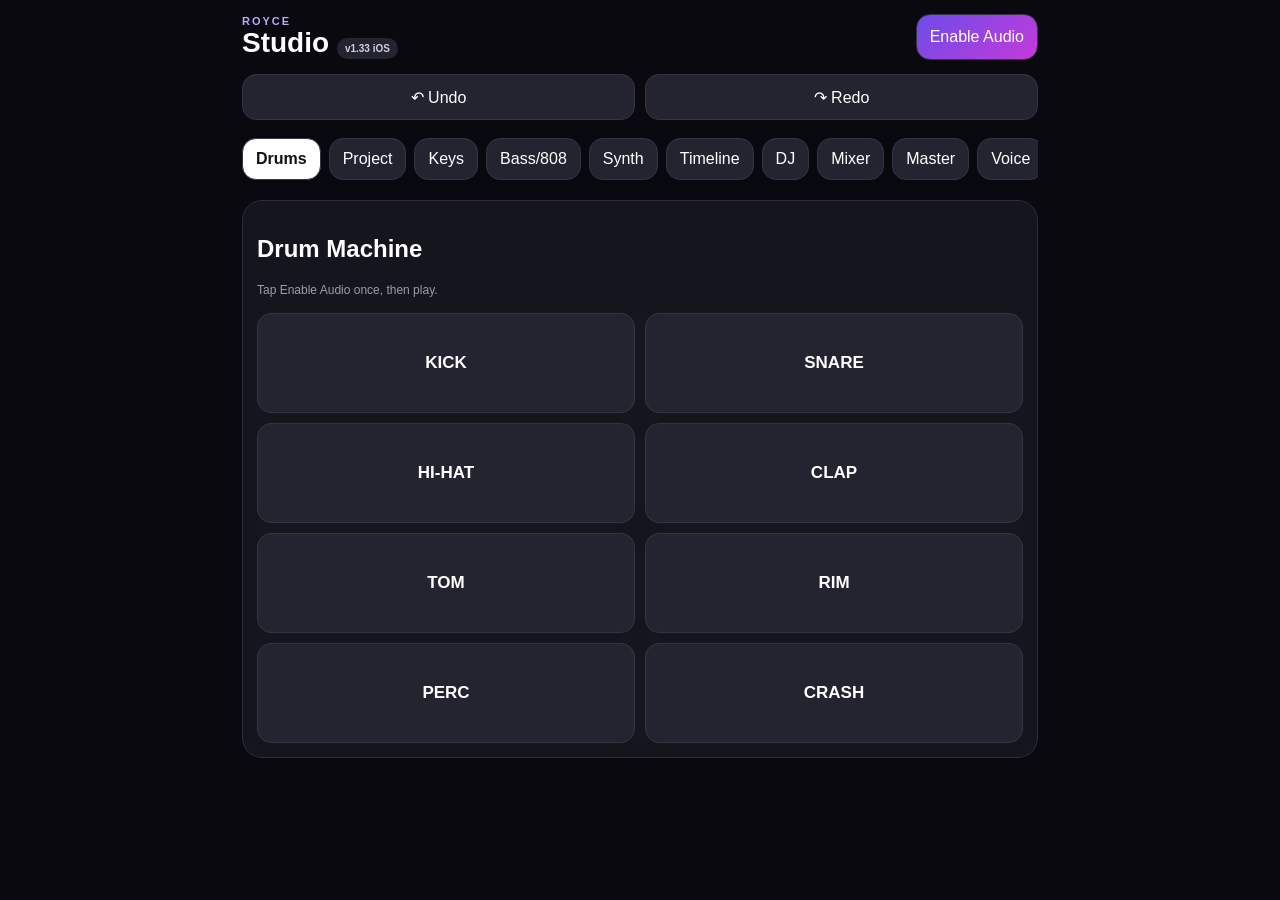
==== index.html @ 32a1b7d9 "Add v1.33 unique clip IDs and live native clip mixing" ====
<!doctype html>
<html lang="en">
<head>
<meta charset="utf-8">
<meta name="viewport" content="width=device-width,initial-scale=1,viewport-fit=cover">
<meta name="theme-color" content="#09090f">
<title>Royce Studio v1.33 iOS</title>
<style>
:root{--bg:#09090f;--card:#15151e;--line:#2d2d3b;--text:#fff;--muted:#9d9dac;--accent:#8b5cf6}
*{box-sizing:border-box}body{margin:0;background:var(--bg);color:var(--text);font-family:-apple-system,BlinkMacSystemFont,"Segoe UI",sans-serif}
.app{max-width:820px;margin:auto;padding:calc(env(safe-area-inset-top) + 14px) 12px calc(env(safe-area-inset-bottom) + 36px)}
header{display:flex;justify-content:space-between;align-items:center;margin-bottom:14px;gap:10px}h1{margin:0;font-size:28px}.eyebrow{font-size:11px;font-weight:900;letter-spacing:.18em;color:#bca8ff;margin:0}
.card{background:var(--card);border:1px solid var(--line);border-radius:20px;padding:14px;margin-bottom:12px}button,select,input{font:inherit}
button{border:1px solid #343445;background:#242431;color:#fff;border-radius:14px;min-height:46px;padding:10px 13px;touch-action:manipulation}
button.primary{background:linear-gradient(135deg,#6d4ce8,#c43adb)}button.on{outline:2px solid #86efac}
.tabs{display:flex;gap:8px;overflow:auto;margin-bottom:12px;position:sticky;top:0;background:rgba(9,9,15,.96);padding:8px 0;z-index:5}
.tab{white-space:nowrap;min-height:42px}.tab.active{background:#fff;color:#111;font-weight:800}
.panel{display:none}.panel.active{display:block}.status{font-size:12px;color:var(--muted);min-height:18px}.badge{display:inline-block;font-size:10px;padding:5px 8px;border-radius:999px;background:#242431;color:#cfcfe0}
.grid2{display:grid;grid-template-columns:1fr 1fr;gap:10px}.grid4{display:grid;grid-template-columns:repeat(4,1fr);gap:8px}
.pads{display:grid;grid-template-columns:1fr 1fr;gap:10px}.pad{height:100px;font-weight:900;font-size:17px}
.keygrid{display:grid;grid-template-columns:repeat(7,1fr);gap:6px}.key{height:120px;background:linear-gradient(#fff,#ddd);color:#111;font-weight:900;border-radius:0 0 12px 12px}
.row{display:grid;gap:7px;margin:9px 0}.row label{font-size:11px;color:var(--muted);font-weight:800}
select,input[type=range],input[type=text]{width:100%}select,input[type=text]{background:#0b0b11;color:#fff;border:1px solid #343445;border-radius:12px;min-height:44px;padding:10px}
.knobs{display:grid;grid-template-columns:repeat(2,1fr);gap:10px}.strip{background:#0e0e14;border:1px solid #2a2a38;border-radius:16px;padding:12px}
.deck{background:#0e0e14;border:1px solid #2a2a38;border-radius:18px;padding:12px}.jog{height:150px;border-radius:50%;border:12px solid #252533;background:radial-gradient(circle,#08080d 0 25%,#222231 26% 60%,#0b0b11 61%);display:grid;place-items:center;margin:12px auto;max-width:150px;font-weight:900}
.cross{display:grid;gap:8px}.transport{display:grid;grid-template-columns:repeat(3,1fr);gap:8px}
@media(max-width:620px){.grid2,.knobs{grid-template-columns:1fr}.grid4{grid-template-columns:1fr 1fr}.keygrid{grid-template-columns:repeat(4,1fr)}.key{height:92px}.pad{height:88px}}

.audio-list{display:grid;gap:10px}.audio-row{background:#0e0e14;border:1px solid #2a2a38;border-radius:16px;padding:12px;display:grid;gap:10px}
.audio-top{display:flex;justify-content:space-between;gap:10px;align-items:center}.audio-top b{overflow:hidden;text-overflow:ellipsis;white-space:nowrap}
.audio-actions{display:grid;grid-template-columns:repeat(3,1fr);gap:8px}.file-btn{display:grid;place-items:center;border:1px solid #343445;background:#242431;color:#fff;border-radius:14px;min-height:46px;padding:10px 13px}
.file-btn input{display:none}.timeline-ruler{display:grid;grid-template-columns:repeat(8,1fr);gap:4px;margin-top:12px}.bar{height:44px;border-radius:9px;border:1px solid #303041;background:#111119;display:grid;place-items:center;color:#777;font-size:10px}.bar.on{background:linear-gradient(135deg,#5639bd,#8b5cf6);color:#fff}.bar.playhead{outline:2px solid #fff;transform:translateY(-2px)}
.deck-file{margin:10px 0}.deck audio{width:100%;margin:8px 0}
@media(max-width:620px){.audio-actions{grid-template-columns:1fr 1fr}.timeline-ruler{grid-template-columns:repeat(4,1fr)}}

.project-list{display:grid;gap:8px;margin-top:12px}.project-item{display:grid;grid-template-columns:1fr auto auto;gap:8px;align-items:center;background:#0e0e14;border:1px solid #2a2a38;border-radius:14px;padding:10px}.project-item b{overflow:hidden;text-overflow:ellipsis;white-space:nowrap}
@media(max-width:620px){.project-item{grid-template-columns:1fr 1fr}.project-item b{grid-column:1/-1}}
</style>
</head>
<body>
<div class="app">
<header><div><p class="eyebrow">ROYCE</p><h1>Studio <span class="badge">v1.33 iOS</span></h1></div><button id="audioBtn" class="primary">Enable Audio</button></header>
<div class="grid2" style="margin:0 0 10px"><button id="undoBtn" disabled>↶ Undo</button><button id="redoBtn" disabled>↷ Redo</button></div>
<div class="tabs">
<button class="tab active" data-tab="drums">Drums</button><button class="tab" data-tab="project">Project</button><button class="tab" data-tab="keys">Keys</button><button class="tab" data-tab="bass">Bass/808</button><button class="tab" data-tab="synth">Synth</button><button class="tab" data-tab="timeline">Timeline</button><button class="tab" data-tab="dj">DJ</button><button class="tab" data-tab="mixer">Mixer</button><button class="tab" data-tab="master">Master</button><button class="tab" data-tab="voice">Voice</button><button class="tab" data-tab="tune">Auto‑Tune</button>
</div>

<section id="project" class="panel"><div class="card"><h2>Project</h2>
<div class="row"><label>Project Name</label><input id="projectName" type="text" value="Untitled Royce Session" maxlength="80"></div>
<div class="grid2"><button id="saveNativeProject" class="primary">Save Project</button><button id="loadLastNativeProject">Load Last Project</button></div>
<div class="grid2" style="margin-top:10px"><button id="refreshNativeProjects">Refresh Projects</button><button id="shareCurrentProject">Share Project</button></div>
<p class="status" id="projectStatus">Native project saving is available in the iOS app.</p>
<div id="recoveryBox" class="strip" style="display:none;margin-top:10px">
  <b>Recovery Snapshot</b>
  <p class="status" id="recoveryStatus">A recoverable session is available.</p>
  <div class="grid2"><button id="restoreRecovery">Restore Recovery</button><button id="discardRecovery">Discard Recovery</button></div>
</div>
<div id="nativeProjectList" class="project-list"></div>
</div></section>

<section id="drums" class="panel active"><div class="card"><h2>Drum Machine</h2><p class="status" id="audioStatus">Tap Enable Audio once, then play.</p><div class="pads">
<button class="pad" data-drum="kick">KICK</button><button class="pad" data-drum="snare">SNARE</button><button class="pad" data-drum="hat">HI‑HAT</button><button class="pad" data-drum="clap">CLAP</button><button class="pad" data-drum="tom">TOM</button><button class="pad" data-drum="rim">RIM</button><button class="pad" data-drum="perc">PERC</button><button class="pad" data-drum="crash">CRASH</button>
</div></div></section>

<section id="keys" class="panel"><div class="card"><h2>Piano & Keys</h2><div class="row"><label>Sound</label><select id="keyType"><option value="sine">Soft Piano</option><option value="triangle">Electric Keys</option><option value="square">Digital Keys</option><option value="sawtooth">Bright Keys</option></select></div><div id="keysGrid" class="keygrid"></div></div></section>

<section id="bass" class="panel"><div class="card"><h2>Bass & 808</h2><div class="grid2"><div class="row"><label>Preset</label><select id="bassType"><option value="sub">Sub Bass</option><option value="808">808</option><option value="reese">Reese</option></select></div><div class="row"><label>Release</label><input id="bassRelease" type="range" min="0.1" max="2" step="0.1" value="0.8"></div></div><div id="bassGrid" class="grid4"></div></div></section>

<section id="synth" class="panel"><div class="card"><h2>Synthesizer</h2><div class="grid2"><div class="row"><label>Oscillator</label><select id="oscType"><option>sawtooth</option><option>square</option><option>triangle</option><option>sine</option></select></div><div class="row"><label>Filter Cutoff <span id="cutoffVal">6000 Hz</span></label><input id="cutoff" type="range" min="200" max="12000" value="6000"></div><div class="row"><label>Attack <span id="attackVal">0.02s</span></label><input id="attack" type="range" min="0.01" max="1" step="0.01" value="0.02"></div><div class="row"><label>Release <span id="releaseVal">0.6s</span></label><input id="release" type="range" min="0.1" max="3" step="0.1" value="0.6"></div></div><div id="synthGrid" class="keygrid"></div></div></section>

<section id="timeline" class="panel"><div class="card"><h2>Song Timeline</h2>
<p class="status">Import beats or loops. 32-bar arrangement · unique clips with live native volume/pan, 1/16-note placement, trim, mute, solo, split and duplicate.</p>
<div class="grid2"><div class="row"><label>BPM</label><input id="timelineBpm" type="text" inputmode="numeric" value="120"></div><div class="row"><label>Transport</label><div class="transport"><button id="timelinePlay">▶</button><button id="timelineStop">■</button><button id="timelineRecord">REC</button></div></div></div>
<div class="grid2"><div class="row"><label>Metronome</label><button id="metronomeToggle">Click Off</button></div><div class="row"><label>Click Volume</label><input id="metronomeVolume" type="range" min="0" max="1" step="0.01" value="0.22"></div></div>
<div class="grid2"><button id="countInToggle">1-Bar Count-In Off</button><span></span></div>
<p class="status" id="timelineStatus">Stopped · Native synchronized transport ready</p>
<div class="strip" style="margin-top:10px">
  <div class="audio-top"><b>Punch-In Recording</b><span class="badge">iOS</span></div>
  <p class="status" id="punchStatus">Redo only a chosen bar range while the arrangement plays.</p>
  <div class="grid2">
    <button id="punchToggle">Punch-In Off</button>
    <button id="punchRecord" class="primary">Record Punch</button>
  </div>
  <div class="grid2">
    <div class="row">
      <label>Start Bar <span id="punchStartVal">2</span></label>
      <input id="punchStart" type="range" min="1" max="32" step="1" value="2">
    </div>
    <div class="row">
      <label>End Bar <span id="punchEndVal">4</span></label>
      <input id="punchEnd" type="range" min="1" max="32" step="1" value="4">
    </div>
  </div>
</div>
<div class="grid2"><label class="file-btn">+ Browser Import<input id="importTracks" type="file" accept="audio/*" multiple></label><button id="nativeImportMedia">+ Import from iPhone Files</button></div>
<div class="grid2" style="margin-top:10px"><button id="stopAllAudio">Stop All</button><span></span></div>
<div class="timeline-ruler" id="timelineRuler"><div class="bar">1</div><div class="bar">2</div><div class="bar">3</div><div class="bar">4</div><div class="bar">5</div><div class="bar">6</div><div class="bar">7</div><div class="bar">8</div><div class="bar">9</div><div class="bar">10</div><div class="bar">11</div><div class="bar">12</div><div class="bar">13</div><div class="bar">14</div><div class="bar">15</div><div class="bar">16</div><div class="bar">17</div><div class="bar">18</div><div class="bar">19</div><div class="bar">20</div><div class="bar">21</div><div class="bar">22</div><div class="bar">23</div><div class="bar">24</div><div class="bar">25</div><div class="bar">26</div><div class="bar">27</div><div class="bar">28</div><div class="bar">29</div><div class="bar">30</div><div class="bar">31</div><div class="bar">32</div></div><div class="bar">2</div><div class="bar">3</div><div class="bar">4</div><div class="bar">5</div><div class="bar">6</div><div class="bar">7</div><div class="bar">8</div></div>
<div id="audioList" class="audio-list" style="margin-top:12px"><p class="status">No imported tracks yet.</p></div>
</div></section>

<section id="dj" class="panel"><div class="card"><h2>DJ Decks</h2><div class="grid2">
<div class="deck"><b>DECK A</b><div class="grid2 deck-file"><label class="file-btn">Browser A<input id="deckAFile" type="file" accept="audio/*"></label><button id="nativeDeckAImport">iPhone Files A</button></div><p class="status" id="deckAName">No track loaded.</p><audio id="deckAAudio" preload="metadata"></audio><div class="jog">A</div><div class="transport"><button id="deckAPlay">▶</button><button id="deckACue">CUE</button><button id="deckASync">SYNC</button></div><div class="row"><label>Deck A Pitch</label><input id="deckAPitch" type="range" min="-12" max="12" value="0"></div><div class="row"><label>Deck A Filter</label><input id="deckAFilter" type="range" min="300" max="12000" value="12000"></div></div>
<div class="deck"><b>DECK B</b><div class="grid2 deck-file"><label class="file-btn">Browser B<input id="deckBFile" type="file" accept="audio/*"></label><button id="nativeDeckBImport">iPhone Files B</button></div><p class="status" id="deckBName">No track loaded.</p><audio id="deckBAudio" preload="metadata"></audio><div class="jog">B</div><div class="transport"><button id="deckBPlay">▶</button><button id="deckBCue">CUE</button><button id="deckBSync">SYNC</button></div><div class="row"><label>Deck B Pitch</label><input id="deckBPitch" type="range" min="-12" max="12" value="0"></div><div class="row"><label>Deck B Filter</label><input id="deckBFilter" type="range" min="300" max="12000" value="12000"></div></div>
</div><div class="cross"><label>Crossfader</label><input id="crossfader" type="range" min="-1" max="1" step="0.01" value="0"></div></div></section>

<section id="mixer" class="panel"><div class="card"><h2>Mixing Console</h2><div class="grid2">
<div class="strip"><b>INSTRUMENTS</b><div class="row"><label>Volume</label><input id="instVol" type="range" min="0" max="1" step="0.01" value="0.8"></div><div class="row"><label>Pan</label><input id="instPan" type="range" min="-1" max="1" step="0.01" value="0"></div><div class="row"><label>Low EQ</label><input id="instLow" type="range" min="-12" max="12" value="0"></div><div class="row"><label>High EQ</label><input id="instHigh" type="range" min="-12" max="12" value="0"></div></div>
<div class="strip"><b>VOCALS</b><div class="row"><label>Volume</label><input id="vocVol" type="range" min="0" max="1" step="0.01" value="0.85"></div><div class="row"><label>Pan</label><input id="vocPan" type="range" min="-1" max="1" step="0.01" value="0"></div><div class="row"><label>Low EQ</label><input id="vocLow" type="range" min="-12" max="12" value="0"></div><div class="row"><label>High EQ</label><input id="vocHigh" type="range" min="-12" max="12" value="0"></div></div>
<div class="strip"><b>FX</b><div class="row"><label>Delay <span id="delayVal">10%</span></label><input id="delay" type="range" min="0" max="0.6" step="0.01" value="0.1"></div><div class="row"><label>Reverb <span id="reverbVal">12%</span></label><input id="reverb" type="range" min="0" max="0.6" step="0.01" value="0.12"></div><div class="row"><label>Compressor <span id="compVal">20%</span></label><input id="comp" type="range" min="0" max="1" step="0.01" value="0.2"></div></div>
<div class="strip"><b>MASTER</b><div class="row"><label>Master Volume</label><input id="masterVol" type="range" min="0" max="1" step="0.01" value="0.9"></div><div class="row"><label>Limiter Ceiling</label><input id="limiter" type="range" min="-6" max="0" step="0.1" value="-1"></div><button id="masterMute">Master Mute</button></div>
</div></div></section>

<section id="master" class="panel"><div class="card"><h2>Master Capture</h2>
<p class="status" id="masterStatus">Capture the native iOS studio output, then export a production-ready 24-bit WAV.</p>
<div class="grid2"><button id="masterRecord" class="primary">Start Master</button><button id="masterPlay">Play Last Master</button></div>
<div class="grid2" style="margin-top:10px"><button id="masterShare">Share Master WAV</button><button id="masterStop">Stop Master</button></div>
</div></section>

<section id="voice" class="panel"><div class="card"><h2>Voice Recorder</h2><p class="status" id="micStatus">Mic not armed.</p>
<div class="grid2"><button id="micBtn">Arm Microphone</button><button id="recBtn" disabled>Start Recording</button></div>
<div class="grid2" style="margin-top:10px"><button id="nativeTakePlay" style="display:none">Play Last Native Take</button><button id="nativeTakeShare" style="display:none">Share Last Take WAV</button></div>
<div class="strip" style="margin-top:10px">
  <div class="audio-top"><b>Vocal Takes</b><button id="refreshTakes">Refresh</button></div>
  <p class="status" id="takeStatus">Recorded iOS takes will appear here.</p>
  <div id="takeList" class="audio-list"></div>
</div>
<div class="strip" style="margin-top:10px">
  <b>Vocal Comp Track</b>
  <p class="status" id="compStatus">Select a best take, then load it into the mix.</p>
  <div class="grid2">
    <button id="loadBestComp">Use Best in Mix</button>
    <button id="compPreview">Play / Pause Comp</button>
  </div>
  <div class="grid2" style="margin-top:10px">
    <button id="compStop">Stop / Cue Comp</button>
    <div class="row">
      <label>Vocal Start Bar <span id="compStartBarVal">1</span></label>
      <input id="compStartBar" type="range" min="1" max="32" step="1" value="1">
    </div>
  </div>
</div>
<div class="grid2" style="margin-top:10px"><button id="nativeMonitorBtn">Native Monitor Off</button><div class="row"><label>Monitor level</label><input id="nativeMonitorLevel" type="range" min="0" max="1" step="0.01" value="0.85"></div></div>
<p class="status" id="nativeMonitorStatus">Native monitoring is available in the iOS app. Use headphones to avoid feedback.</p>
<audio id="player" controls style="width:100%;margin-top:12px"></audio></div></section>

<section id="tune" class="panel"><div class="card"><h2>Auto‑Tune</h2><div class="grid2"><div class="row"><label>Auto‑Tune</label><button id="tuneToggle">Off</button></div><div class="row"><label>Key</label><select id="key"><option>C</option><option>C#</option><option>D</option><option>D#</option><option>E</option><option>F</option><option>F#</option><option>G</option><option>G#</option><option>A</option><option>A#</option><option>B</option></select></div><div class="row"><label>Scale</label><select id="scale"><option value="major">Major</option><option value="minor">Minor</option></select></div><div class="row"><label>Strength <span id="strengthVal">70%</span></label><input id="strength" type="range" min="0" max="100" value="70"></div><div class="row"><label>Retune Speed <span id="speedVal">35 ms</span></label><input id="speed" type="range" min="5" max="120" value="35"></div><div class="row"><label>Humanize <span id="humanVal">20%</span></label><input id="human" type="range" min="0" max="100" value="20"></div></div><p class="status" id="tuneStatus">Auto‑Tune is off.</p></div></section>
</div>

<script>
let ctx=null,master=null,instBus=null,vocBus=null,delayNode=null,delayWet=null,reverbNode=null,reverbWet=null,compressor=null,stream=null,recorder=null,chunks=[],deckTimers={A:null,B:null},audioTracks=[],timelineTimers=[],timelineClock=null,timelineRecording=false,nativeDecks={A:null,B:null},nativeDeckPlaying={A:false,B:false},metronomeEnabled=false,countInEnabled=false,countInTimer=null,selectedTakeId=null,compLoadedTakeId=null,punchInEnabled=false,punchTimers=[],punchRecording=false;
const q=s=>document.querySelector(s),qa=s=>[...document.querySelectorAll(s)];
const RS_MEDIA_DB='RoyceStudioMediaV1',RS_MEDIA_STORE='audio';
function rsMediaDB(){
 return new Promise((resolve,reject)=>{
   const req=indexedDB.open(RS_MEDIA_DB,1);
   req.onupgradeneeded=()=>{const db=req.result;if(!db.objectStoreNames.contains(RS_MEDIA_STORE))db.createObjectStore(RS_MEDIA_STORE,{keyPath:'id'})};
   req.onsuccess=()=>resolve(req.result);req.onerror=()=>reject(req.error);
 });
}
async function rsStoreAudio(id,file){
 const db=await rsMediaDB();
 return new Promise((resolve,reject)=>{
   const tx=db.transaction(RS_MEDIA_STORE,'readwrite');
   tx.objectStore(RS_MEDIA_STORE).put({id,name:file.name,type:file.type,blob:file,updatedAt:Date.now()});
   tx.oncomplete=()=>{db.close();resolve(true)};tx.onerror=()=>{db.close();reject(tx.error)};
 });
}
async function rsLoadAudio(id){
 const db=await rsMediaDB();
 return new Promise((resolve,reject)=>{
   const tx=db.transaction(RS_MEDIA_STORE,'readonly');
   const req=tx.objectStore(RS_MEDIA_STORE).get(id);
   req.onsuccess=()=>{const v=req.result;db.close();resolve(v||null)};req.onerror=()=>{db.close();reject(req.error)};
 });
}
function rsMediaId(){return (crypto.randomUUID?crypto.randomUUID():(Date.now().toString(36)+'-'+Math.random().toString(36).slice(2)))}
function rsClipId(){return 'clip-'+rsMediaId()}
function ensureClipId(t){if(!t.clipId)t.clipId=rsClipId();return t.clipId}

function impulse(c){const b=c.createBuffer(2,c.sampleRate*1.4,c.sampleRate);for(let ch=0;ch<2;ch++){const d=b.getChannelData(ch);for(let i=0;i<d.length;i++)d[i]=(Math.random()*2-1)*Math.pow(1-i/d.length,2.4)}return b}
function nativeAudioAvailable(){return !!window.royceNativeAudio}
function nativeDrum(name){if(nativeAudioAvailable()){window.royceNativeAudio.drum(name);return true}return false}
function nativeTone(freq,type='sine',dur=.45,gain=.16){if(nativeAudioAvailable()){window.royceNativeAudio.tone(freq,type,dur,gain);return true}return false}
function pushNativeVocalFX(){
 if(!nativeAudioAvailable()||!window.royceNativeAudio.vocalFX)return;
 window.royceNativeAudio.vocalFX(
   +q('#nativeMonitorLevel').value,
   +q('#vocLow').value,
   +q('#vocHigh').value,
   +q('#reverb').value,
   +q('#delay').value
 );
}
function pushNativeMixer(){
 if(!nativeAudioAvailable()||!window.royceNativeAudio.mixer)return;
 window.royceNativeAudio.mixer({
   instrumentVolume:+q('#instVol').value,
   instrumentPan:+q('#instPan').value,
   instrumentLowEQ:+q('#instLow').value,
   instrumentHighEQ:+q('#instHigh').value,
   vocalVolume:+q('#vocVol').value,
   vocalPan:+q('#vocPan').value,
   masterVolume:+q('#masterVol').value,
   compression:+q('#comp').value,
   limiterCeiling:+q('#limiter').value
 });
}
async function audio(){try{if(!ctx){ctx=new (window.AudioContext||window.webkitAudioContext)();master=ctx.createGain();compressor=ctx.createDynamicsCompressor();instBus=ctx.createGain();vocBus=ctx.createGain();delayNode=ctx.createDelay(1);delayNode.delayTime.value=.25;delayWet=ctx.createGain();reverbNode=ctx.createConvolver();reverbNode.buffer=impulse(ctx);reverbWet=ctx.createGain();instBus.connect(compressor);vocBus.connect(compressor);compressor.connect(master);instBus.connect(delayNode);delayNode.connect(delayWet).connect(master);instBus.connect(reverbNode);reverbNode.connect(reverbWet).connect(master);master.connect(ctx.destination);syncMixer()}if(ctx.state!=='running')await ctx.resume();q('#audioBtn').textContent='Audio Ready';q('#audioBtn').classList.add('on');q('#audioStatus')&&(q('#audioStatus').textContent='Audio engine running.');return ctx}catch(e){q('#audioStatus')&&(q('#audioStatus').textContent='Audio error: '+(e.message||e));return null}}
function syncMixer(){if(!ctx)return;master.gain.value=+q('#masterVol').value;instBus.gain.value=+q('#instVol').value;vocBus.gain.value=+q('#vocVol').value;delayWet.gain.value=+q('#delay').value;reverbWet.gain.value=+q('#reverb').value;compressor.threshold.value=-10-(+q('#comp').value*30);compressor.ratio.value=1.5+(+q('#comp').value*8)}
q('#audioBtn').onclick=async()=>{
 if(nativeTone(660,'sine',.16,.15)){
   q('#audioBtn').textContent='iOS Audio Ready';q('#audioBtn').classList.add('on');
   q('#audioStatus')&&(q('#audioStatus').textContent='Native iOS audio engine running.');
   return;
 }
 const c=await audio();if(!c)return;const o=c.createOscillator(),g=c.createGain(),t=c.currentTime;o.frequency.value=660;g.gain.setValueAtTime(.001,t);g.gain.exponentialRampToValueAtTime(.15,t+.01);g.gain.exponentialRampToValueAtTime(.001,t+.14);o.connect(g).connect(c.destination);o.start(t);o.stop(t+.16)
};
function tone(freq,dur=.45,type='sine',gain=.16,out=instBus,filterHz=12000){if(nativeTone(freq,type,dur,gain))return;const c=ctx;if(!c||c.state!=='running')return;const t=c.currentTime,o=c.createOscillator(),g=c.createGain(),f=c.createBiquadFilter();o.type=type;o.frequency.setValueAtTime(freq,t);f.type='lowpass';f.frequency.value=filterHz;g.gain.setValueAtTime(.001,t);g.gain.exponentialRampToValueAtTime(gain,t+.01);g.gain.exponentialRampToValueAtTime(.001,t+dur);o.connect(f).connect(g).connect(out);o.start(t);o.stop(t+dur+.05)}
function drum(name){const c=ctx;if(!c)return;const t=c.currentTime;if(name==='hat'||name==='crash'){const len=c.sampleRate*(name==='crash'?.5:.08),b=c.createBuffer(1,len,c.sampleRate),d=b.getChannelData(0);for(let i=0;i<len;i++)d[i]=Math.random()*2-1;const s=c.createBufferSource(),f=c.createBiquadFilter(),g=c.createGain();s.buffer=b;f.type='highpass';f.frequency.value=name==='crash'?3500:6500;g.gain.setValueAtTime(name==='crash'?.12:.08,t);g.gain.exponentialRampToValueAtTime(.001,t+(name==='crash'?.5:.08));s.connect(f).connect(g).connect(instBus);s.start();return}const map={kick:[130,48,.22,'sine'],snare:[190,190,.11,'triangle'],clap:[1100,900,.09,'square'],tom:[120,80,.25,'sine'],rim:[700,700,.06,'square'],perc:[420,300,.12,'triangle']},m=map[name]||map.kick,o=c.createOscillator(),g=c.createGain();o.type=m[3];o.frequency.setValueAtTime(m[0],t);o.frequency.exponentialRampToValueAtTime(m[1],t+m[2]);g.gain.setValueAtTime(.22,t);g.gain.exponentialRampToValueAtTime(.001,t+m[2]);o.connect(g).connect(instBus);o.start();o.stop(t+m[2]+.04)}
q('.pad').forEach(p=>p.onclick=async()=>{if(nativeDrum(p.dataset.drum))return;if(await audio())drum(p.dataset.drum)});
const notes=[261.63,293.66,329.63,349.23,392,440,493.88],names=['C','D','E','F','G','A','B'];
function buildKeys(id,fn){const g=q(id);g.innerHTML='';notes.forEach((f,i)=>{const b=document.createElement('button');b.className='key';b.textContent=names[i];b.onclick=async()=>{if(await audio())fn(f)};g.appendChild(b)})}
buildKeys('#keysGrid',f=>tone(f,.65,q('#keyType').value,.13));
buildKeys('#synthGrid',f=>tone(f,+q('#release').value,q('#oscType').value,.13,instBus,+q('#cutoff').value));
const bass=[65.41,73.42,82.41,87.31,98,110,123.47,130.81];bass.forEach((f,i)=>{const b=document.createElement('button');b.textContent=names[i%7]+' Bass';b.onclick=async()=>{if(!(await audio()))return;const p=q('#bassType').value;const type=p==='reese'?'sawtooth':'sine';tone(f,+q('#bassRelease').value,type,p==='808'?.28:.18)};q('#bassGrid').appendChild(b)});
function loadDeck(deck,file){
 nativeDecks[deck]=null;nativeDeckPlaying[deck]=false;
 const a=q('#deck'+deck+'Audio'); if(a.src)URL.revokeObjectURL(a.src); a.src=URL.createObjectURL(file); a.load();
 q('#deck'+deck+'Name').textContent=file.name+' · Browser';
 q('#deck'+deck+'Play').textContent='▶';
 scheduleRecovery();
}
window.royceNativeDeckImported=function(deck,item){
 deck=(deck||'A').toUpperCase();
 nativeDecks[deck]=item||null;
 nativeDeckPlaying[deck]=false;
 const name=q('#deck'+deck+'Name');
 if(name)name.textContent=(item?.name||'Imported Audio')+' · Native iOS';
 const play=q('#deck'+deck+'Play');if(play)play.textContent='▶';
 if(nativeAudioAvailable()){
   window.royceNativeAudio.deckPitch?.(deck,+q('#deck'+deck+'Pitch').value);
   window.royceNativeAudio.deckFilter?.(deck,+q('#deck'+deck+'Filter').value);
   window.royceNativeAudio.deckCrossfader?.(+q('#crossfader').value);
 }
 scheduleRecovery();
};
window.royceNativeDeckImportCancelled=function(){};
q('#nativeDeckAImport').onclick=()=>{
 if(nativeAudioAvailable()&&window.royceNativeAudio.importDeck)window.royceNativeAudio.importDeck('A');
 else q('#deckAName').textContent='Native Files import requires the iOS app.';
};
q('#nativeDeckBImport').onclick=()=>{
 if(nativeAudioAvailable()&&window.royceNativeAudio.importDeck)window.royceNativeAudio.importDeck('B');
 else q('#deckBName').textContent='Native Files import requires the iOS app.';
};

function deckStart(deck){
 if(nativeDecks[deck]&&nativeAudioAvailable()&&window.royceNativeAudio.deckToggle){
   window.royceNativeAudio.deckToggle(deck);
   nativeDeckPlaying[deck]=!nativeDeckPlaying[deck];
   q('#deck'+deck+'Play').textContent=nativeDeckPlaying[deck]?'■':'▶';
   return;
 }
 const a=q('#deck'+deck+'Audio');
 if(a&&a.src){
   if(a.paused){a.play();q('#deck'+deck+'Play').textContent='■'}else{a.pause();q('#deck'+deck+'Play').textContent='▶'}
   return;
 }
 if(deckTimers[deck]){clearInterval(deckTimers[deck]);deckTimers[deck]=null;q('#deck'+deck+'Play').textContent='▶';return}
 audio().then(c=>{if(!c)return;let step=0;deckTimers[deck]=setInterval(()=>{const filt=+q('#deck'+deck+'Filter').value;const pitch=+q('#deck'+deck+'Pitch').value;const base=deck==='A'?110:146.83;tone(base*Math.pow(2,pitch/12)*(step%4===0?1:.5),.12,deck==='A'?'square':'sawtooth',.08,instBus,filt);step++},250);q('#deck'+deck+'Play').textContent='■'})
}
q('#deckAFile').onchange=e=>{const f=e.target.files?.[0];if(f)loadDeck('A',f)};
q('#deckBFile').onchange=e=>{const f=e.target.files?.[0];if(f)loadDeck('B',f)};
q('#deckAPlay').onclick=()=>deckStart('A');q('#deckBPlay').onclick=()=>deckStart('B');
q('#deckACue').onclick=()=>{if(nativeDecks.A&&nativeAudioAvailable()&&window.royceNativeAudio.deckCue){window.royceNativeAudio.deckCue('A');nativeDeckPlaying.A=false;q('#deckAPlay').textContent='▶';return}const a=q('#deckAAudio');if(a.src){a.currentTime=0}else tone(660,.08,'square',.08)};
q('#deckBCue').onclick=()=>{if(nativeDecks.B&&nativeAudioAvailable()&&window.royceNativeAudio.deckCue){window.royceNativeAudio.deckCue('B');nativeDeckPlaying.B=false;q('#deckBPlay').textContent='▶';return}const a=q('#deckBAudio');if(a.src){a.currentTime=0}else tone(880,.08,'square',.08)};
q('#deckASync').onclick=q('#deckBSync').onclick=()=>{q('#deckAPitch').value=0;q('#deckBPitch').value=0;if(nativeAudioAvailable()){window.royceNativeAudio.deckPitch?.('A',0);window.royceNativeAudio.deckPitch?.('B',0)}scheduleRecovery()};
['A','B'].forEach(d=>{
 q('#deck'+d+'Pitch').oninput=e=>{
   const v=+e.target.value;
   if(nativeDecks[d]&&nativeAudioAvailable()&&window.royceNativeAudio.deckPitch)window.royceNativeAudio.deckPitch(d,v);
   else{const a=q('#deck'+d+'Audio');if(a.src)a.playbackRate=Math.max(.5,Math.min(1.5,Math.pow(2,v/12)))}
   scheduleRecovery();
 };
 q('#deck'+d+'Filter').oninput=e=>{
   if(nativeDecks[d]&&nativeAudioAvailable()&&window.royceNativeAudio.deckFilter)window.royceNativeAudio.deckFilter(d,+e.target.value);
   scheduleRecovery();
 };
});
q('#crossfader').oninput=e=>{
 const x=+e.target.value,a=q('#deckAAudio'),b=q('#deckBAudio');
 if(nativeAudioAvailable()&&window.royceNativeAudio.deckCrossfader)window.royceNativeAudio.deckCrossfader(x);
 a.volume=Math.min(1,(1-x)/2*1.6);b.volume=Math.min(1,(1+x)/2*1.6);
 scheduleRecovery();
};


window.royceNativeTransportStarted=function(started){
 if(started&&timelineClock){
   q('#timelineStatus').textContent='Playing · Native synchronized transport';
 }
};

function timelineBpm(){
 const n=Math.round(+(q('#timelineBpm').value||120));
 const v=Math.max(40,Math.min(220,Number.isFinite(n)?n:120));
 q('#timelineBpm').value=v;return v;
}
function stopTimeline(stopMaster=false){
 timelineTimers.forEach(clearTimeout);timelineTimers=[];
 punchTimers.forEach(clearTimeout);punchTimers=[];
 if(countInTimer){clearTimeout(countInTimer);countInTimer=null}
 if(timelineClock){clearInterval(timelineClock);timelineClock=null}
 if(nativeAudioAvailable()&&window.royceNativeAudio.metronomeStop)window.royceNativeAudio.metronomeStop()
 if(nativeAudioAvailable()&&window.royceNativeAudio.transportStop)window.royceNativeAudio.transportStop();
 else if(nativeAudioAvailable()&&window.royceNativeAudio.compStop)window.royceNativeAudio.compStop();
 if(punchRecording&&nativeAudioAvailable()&&window.royceNativeAudio.recordStop){
   window.royceNativeAudio.recordStop();
   punchRecording=false;
   nativeRecording=false;
   q('#recBtn').textContent='Start Recording';
   q('#punchStatus').textContent='Punch recording stopped.';
   setTimeout(refreshTakeLibrary,250);
 }
 audioTracks.forEach(t=>{
   if(t.native&&nativeAudioAvailable()&&window.royceNativeAudio.mediaStop)window.royceNativeAudio.mediaStop(t.id);
   else if(t.audio){t.audio.pause();t.audio.currentTime=0}
 });
 qa('#timelineRuler .bar').forEach(b=>b.classList.remove('playhead'));
 q('#timelineStatus').textContent='Stopped · Native synchronized transport ready';
 if(stopMaster&&timelineRecording&&nativeAudioAvailable()&&window.royceNativeAudio.masterStop){
   window.royceNativeAudio.masterStop();timelineRecording=false;
   q('#masterRecord').textContent='Start Master';q('#masterRecord').classList.remove('on');masterCapturing=false;
 }
}
function startTimeline(record=false){
 stopTimeline(false);
 const bpm=timelineBpm(),barMs=(240000/bpm),started=performance.now();
 if(metronomeEnabled&&nativeAudioAvailable()&&window.royceNativeAudio.metronomeStart){
   window.royceNativeAudio.metronomeVolume?.(+q('#metronomeVolume').value);
   window.royceNativeAudio.metronomeStart(bpm);
 }
 if(record&&nativeAudioAvailable()&&window.royceNativeAudio.masterStart){
   window.royceNativeAudio.masterStart();timelineRecording=true;masterCapturing=true;
   q('#masterRecord').textContent='Master Recording…';q('#masterRecord').classList.add('on');
 }
 const useNativeTransport=nativeAudioAvailable()&&window.royceNativeAudio.transportStart;
 if(useNativeTransport){
   const anySolo=audioTracks.some(t=>!!t.solo);
   const nativeTracks=audioTracks.filter(t=>t.native).map(t=>({
     id:t.id,
     clipId:ensureClipId(t),
     bar:Math.max(1,+t.bar||1),
     beat:Math.min(4,Math.max(1,+t.beat||1)),
     sixteenth:Math.min(4,Math.max(1,+t.sixteenth||1)),
     volume:(t.muted||(anySolo&&!t.solo))?0:(t.audio?.volume??t.volume??1),
     pan:+t.pan||0,
     trimStart:Math.max(0,+t.trimStart||0),
     trimEnd:Math.max(0,+t.trimEnd||0)
   }));
   const compBar=compLoadedTakeId?Math.max(1,+q('#compStartBar').value||1):null;
   if(nativeTracks.length||compBar!==null){
     window.royceNativeAudio.transportStart(bpm,nativeTracks,compBar);
   }
 }
 if(compLoadedTakeId&&!useNativeTransport&&nativeAudioAvailable()&&window.royceNativeAudio.compPlay){
   const vocalDelay=Math.max(0,(Math.max(1,+q('#compStartBar').value||1)-1)*barMs);
   timelineTimers.push(setTimeout(()=>window.royceNativeAudio.compPlay(),vocalDelay));
 }
 audioTracks.forEach(t=>{
   const anySolo=audioTracks.some(x=>!!x.solo);
   if(t.muted||(anySolo&&!t.solo))return;
   if(t.native&&useNativeTransport)return;
   const beatMs=60000/bpm,sixteenthMs=beatMs/4;
   const delay=Math.max(0,
     (Math.max(1,+t.bar||1)-1)*barMs+
     (Math.min(4,Math.max(1,+t.beat||1))-1)*beatMs+
     (Math.min(4,Math.max(1,+t.sixteenth||1))-1)*sixteenthMs
   );
   timelineTimers.push(setTimeout(()=>{
     if(t.native&&nativeAudioAvailable()&&window.royceNativeAudio.mediaToggle){
       window.royceNativeAudio.mediaToggle(t.id,t.audio?.volume??t.volume??1,!!t.loop);
     }else if(t.audio){
       t.audio.currentTime=0;t.audio.loop=!!t.loop;t.audio.play().catch(()=>{});
     }
   },delay));
 });
 const update=()=>{
   const bar=Math.min(32,Math.floor((performance.now()-started)/barMs)+1);
   qa('#timelineRuler .bar').forEach((b,i)=>b.classList.toggle('playhead',i===bar-1));
   q('#timelineStatus').textContent=(record?'Recording arrangement':'Playing')+' · Bar '+bar+' · '+bpm+' BPM'+(useNativeTransport?' · Native Sync':'');
   if(bar>=32&&!audioTracks.some(t=>t.loop)){
     if(performance.now()-started>=barMs*32){if(timelineClock){clearInterval(timelineClock);timelineClock=null}}
   }
 };
 update();timelineClock=setInterval(update,120);
}
q('#timelinePlay').onclick=()=>startTimeline(false);
q('#timelineStop').onclick=()=>stopTimeline(true);
q('#metronomeToggle').onclick=()=>{
 metronomeEnabled=!metronomeEnabled;
 q('#metronomeToggle').textContent=metronomeEnabled?'Click On':'Click Off';
 q('#metronomeToggle').classList.toggle('on',metronomeEnabled);
 if(!metronomeEnabled&&nativeAudioAvailable()&&window.royceNativeAudio.metronomeStop)window.royceNativeAudio.metronomeStop();
 scheduleRecovery();
};
q('#countInToggle').onclick=()=>{
 countInEnabled=!countInEnabled;
 q('#countInToggle').textContent=countInEnabled?'1-Bar Count-In On':'1-Bar Count-In Off';
 q('#countInToggle').classList.toggle('on',countInEnabled);
 scheduleRecovery();
};
q('#metronomeVolume').oninput=e=>{
 if(nativeAudioAvailable()&&window.royceNativeAudio.metronomeVolume)window.royceNativeAudio.metronomeVolume(+e.target.value);
 scheduleRecovery();
};
q('#timelineRecord').onclick=()=>{
 if(!(nativeAudioAvailable()&&window.royceNativeAudio.masterStart)){
   q('#timelineStatus').textContent='Record Arrangement requires the iOS app.';
   return;
 }
 if(countInEnabled){
   stopTimeline(false);
   const bpm=timelineBpm(),barMs=240000/bpm;
   if(nativeAudioAvailable()&&window.royceNativeAudio.metronomeStart){
     window.royceNativeAudio.metronomeVolume?.(+q('#metronomeVolume').value);
     window.royceNativeAudio.metronomeStart(bpm);
   }
   q('#timelineStatus').textContent='Count-In · 1 Bar · '+bpm+' BPM';
   countInTimer=setTimeout(()=>{countInTimer=null;startTimeline(true)},barMs);
 }else startTimeline(true);
};

function normalizePunchBars(){
 let start=Math.max(1,Math.min(32,+q('#punchStart').value||1));
 let end=Math.max(1,Math.min(32,+q('#punchEnd').value||1));
 if(end<start){end=start;q('#punchEnd').value=end}
 q('#punchStartVal').textContent=start;
 q('#punchEndVal').textContent=end;
 return {start,end};
}
function startPunchSession(){
 if(!(nativeAudioAvailable()&&window.royceNativeAudio.recordStart&&window.royceNativeAudio.recordStop)){
   q('#punchStatus').textContent='Punch-In recording requires the native iOS app.';
   return;
 }
 const bars=normalizePunchBars();
 const bpm=timelineBpm(),barMs=240000/bpm;
 startTimeline(false);

 const startDelay=Math.max(0,(bars.start-1)*barMs);
 const stopDelay=Math.max(startDelay+100,bars.end*barMs);

 punchTimers.push(setTimeout(()=>{
   window.royceNativeAudio.recordStart();
   punchRecording=true;
   nativeRecording=true;
   q('#recBtn').textContent='Stop Recording';
   q('#punchRecord').classList.add('on');
   q('#punchStatus').textContent='Recording punch · Bars '+bars.start+'–'+bars.end;
 },startDelay));

 punchTimers.push(setTimeout(()=>{
   if(punchRecording){
     window.royceNativeAudio.recordStop();
     punchRecording=false;
     nativeRecording=false;
     q('#recBtn').textContent='Start Recording';
     q('#punchRecord').classList.remove('on');
     q('#punchStatus').textContent='Punch take recorded · Bars '+bars.start+'–'+bars.end;
     setTimeout(refreshTakeLibrary,250);
   }
 },stopDelay));
}
q('#punchToggle').onclick=()=>{
 punchInEnabled=!punchInEnabled;
 q('#punchToggle').textContent=punchInEnabled?'Punch-In On':'Punch-In Off';
 q('#punchToggle').classList.toggle('on',punchInEnabled);
 q('#punchStatus').textContent=punchInEnabled?'Punch-In armed. Choose the bar range.':'Redo only a chosen bar range while the arrangement plays.';
 scheduleRecovery();
};
q('#punchStart').oninput=()=>{normalizePunchBars();scheduleRecovery()};
q('#punchEnd').oninput=()=>{normalizePunchBars();scheduleRecovery()};
q('#punchRecord').onclick=()=>{
 if(!punchInEnabled){
   q('#punchStatus').textContent='Turn Punch-In on first.';
   return;
 }
 if(punchRecording){
   stopTimeline(false);
   return;
 }
 if(countInEnabled){
   stopTimeline(false);
   const bpm=timelineBpm(),barMs=240000/bpm;
   if(nativeAudioAvailable()&&window.royceNativeAudio.metronomeStart){
     window.royceNativeAudio.metronomeVolume?.(+q('#metronomeVolume').value);
     window.royceNativeAudio.metronomeStart(bpm);
   }
   q('#punchStatus').textContent='Punch count-in · 1 bar · '+bpm+' BPM';
   countInTimer=setTimeout(()=>{countInTimer=null;startPunchSession()},barMs);
 }else{
   startPunchSession();
 }
};

q('#timelineBpm').onchange=()=>{
 const bpm=timelineBpm();
 if(timelineClock&&metronomeEnabled&&nativeAudioAvailable()&&window.royceNativeAudio.metronomeStart)window.royceNativeAudio.metronomeStart(bpm);
 scheduleRecovery();
};

function syncLiveNativeClipMix(){
 if(!(timelineClock&&nativeAudioAvailable()&&window.royceNativeAudio.transportClipVolume))return;
 const anySolo=audioTracks.some(t=>!!t.solo);
 audioTracks.forEach(t=>{
   if(!t.native)return;
   const clipId=ensureClipId(t);
   const base=t.audio?.volume??t.volume??1;
   const effective=(t.muted||(anySolo&&!t.solo))?0:base;
   window.royceNativeAudio.transportClipVolume(clipId,effective);
   if(window.royceNativeAudio.transportClipPan)window.royceNativeAudio.transportClipPan(clipId,+t.pan||0);
 });
}
function renderAudioTracks(){
 const host=q('#audioList');
 if(!audioTracks.length){host.innerHTML='<p class="status">No imported tracks yet.</p>';return}
 host.innerHTML='';
 audioTracks.forEach((t,i)=>{
  ensureClipId(t);
  const row=document.createElement('div');row.className='audio-row';
  row.innerHTML='<div class="audio-top"><b></b><span class="badge">Track '+(i+1)+'</span></div>'+
  '<audio controls preload="metadata" style="width:100%"></audio>'+
  '<div class="audio-actions"><button data-act="play">Play/Pause</button><button data-act="mute">Mute</button><button data-act="solo">Solo</button><button data-act="loop">Loop Off</button><button data-act="duplicate">Duplicate</button><button data-act="split">Split</button><button data-act="remove">Remove</button></div>'+
  '<div class="grid2"><div class="row"><label>Volume</label><input data-act="vol" type="range" min="0" max="1" step="0.01" value="'+(t.audio?.volume??t.volume??1)+'"></div>'+
  '<div class="row"><label>Pan <span data-pan-val>'+(Math.round((+t.pan||0)*100))+'</span></label><input data-act="pan" type="range" min="-1" max="1" step="0.01" value="'+(+t.pan||0)+'"></div></div>'+
  '<div class="grid2"><div class="row"><label>Start Bar</label><input data-act="bar" type="range" min="1" max="32" step="1" value="'+t.bar+'"></div>'+
  '<div class="row"><label>Start Beat <span data-beat-val>'+(Math.min(4,Math.max(1,+t.beat||1)))+'</span></label><input data-act="beat" type="range" min="1" max="4" step="1" value="'+Math.min(4,Math.max(1,+t.beat||1))+'"></div></div>'+
  '<div class="row"><label>16th Step <span data-sixteenth-val>'+(Math.min(4,Math.max(1,+t.sixteenth||1)))+'</span></label><input data-act="sixteenth" type="range" min="1" max="4" step="1" value="'+Math.min(4,Math.max(1,+t.sixteenth||1))+'"></div>'+  '<div class="grid2"><button data-act="nudgeLeft">← Nudge 1/16</button><button data-act="nudgeRight">Nudge 1/16 →</button></div>'+
  '<div class="grid2"><div class="row"><label>Trim Start (sec)</label><input data-act="trimStart" type="number" inputmode="decimal" min="0" step="0.1" value="'+(+t.trimStart||0).toFixed(1)+'"></div>'+
  '<div class="row"><label>Trim End (sec) · 0 = full</label><input data-act="trimEnd" type="number" inputmode="decimal" min="0" step="0.1" value="'+(+t.trimEnd||0).toFixed(1)+'"></div></div>'+
  '<div class="row"><label>Split At Source Time (sec)</label><input data-act="splitAt" type="number" inputmode="decimal" min="0.1" step="0.1" value="'+Math.max(0.1,(+t.trimStart||0)+1).toFixed(1)+'"></div>';
  row.querySelector('b').textContent=t.name;
  const a=row.querySelector('audio'),vol=t.audio?.volume??t.volume??1;
  a.volume=vol;t.volume=vol;t.audio=a;
  if(t.native){a.style.display='none';row.querySelector('.badge').textContent='Native Track '+(i+1)}
  else{a.src=t.url;a.loop=t.loop}
  row.querySelector('[data-act="play"]').onclick=()=>{
    if(t.native&&nativeAudioAvailable()&&window.royceNativeAudio.mediaToggle){
      window.royceNativeAudio.mediaToggle(t.id,a.volume,t.loop);
    }else a.paused?a.play():a.pause();
  };
  const muteBtn=row.querySelector('[data-act="mute"]'),soloBtn=row.querySelector('[data-act="solo"]');
  muteBtn.textContent=t.muted?'Muted':'Mute';muteBtn.classList.toggle('on',!!t.muted);
  soloBtn.textContent=t.solo?'Solo On':'Solo';soloBtn.classList.toggle('on',!!t.solo);
  muteBtn.onclick=()=>{
    t.muted=!t.muted;
    muteBtn.textContent=t.muted?'Muted':'Mute';muteBtn.classList.toggle('on',!!t.muted);
    if(t.native){
      if(timelineClock)syncLiveNativeClipMix();
      else if(t.muted&&nativeAudioAvailable()&&window.royceNativeAudio.mediaStop)window.royceNativeAudio.mediaStop(t.id);
    }
    if(t.muted&&!t.native&&t.audio)t.audio.pause();
    paintBars();scheduleRecovery();
  };
  soloBtn.onclick=()=>{
    t.solo=!t.solo;
    soloBtn.textContent=t.solo?'Solo On':'Solo';soloBtn.classList.toggle('on',!!t.solo);
    syncLiveNativeClipMix();
    scheduleRecovery();
  };
  row.querySelector('[data-act="loop"]').onclick=e=>{
    t.loop=!t.loop;a.loop=t.loop;
    if(t.native&&nativeAudioAvailable()&&window.royceNativeAudio.mediaLoop)window.royceNativeAudio.mediaLoop(t.id,t.loop);
    e.target.textContent=t.loop?'Loop On':'Loop Off';e.target.classList.toggle('on',t.loop)
  };
  row.querySelector('[data-act="split"]').onclick=()=>{
    const splitInput=row.querySelector('[data-act="splitAt"]');
    const splitAt=Math.max(0.1,+splitInput.value||0);
    const sourceStart=Math.max(0,+t.trimStart||0);
    const sourceEnd=Math.max(0,+t.trimEnd||0);

    if(splitAt<=sourceStart+0.001||(sourceEnd>0&&splitAt>=sourceEnd-0.001)){
      q('#timelineStatus').textContent='Split point must be inside the current clip range.';
      return;
    }

    const rightAudio=new Audio();
    const right={
      id:t.id,
      clipId:rsClipId(),
      name:t.name+' · B',
      native:!!t.native,
      url:t.url||'',
      audio:rightAudio,
      volume:t.audio?.volume??t.volume??1,
      loop:!!t.loop,
      bar:Math.min(32,Math.max(1,(+t.bar||1)+1)),
      beat:Math.min(4,Math.max(1,+t.beat||1)),
      sixteenth:Math.min(4,Math.max(1,+t.sixteenth||1)),
      muted:!!t.muted,
      solo:false,
      pan:+t.pan||0,
      trimStart:splitAt,
      trimEnd:sourceEnd
    };
    rightAudio.volume=right.volume;
    if(!right.native){rightAudio.src=right.url;rightAudio.loop=right.loop}

    t.name=t.name.replace(/ · A$/,'')+' · A';
    t.trimEnd=splitAt;
    audioTracks.splice(i+1,0,right);
    renderAudioTracks();paintBars();scheduleRecovery();
    q('#timelineStatus').textContent='Clip split non-destructively at '+splitAt.toFixed(1)+' sec.';
  };
  row.querySelector('[data-act="duplicate"]').onclick=()=>{
    const copyAudio=new Audio();
    const copy={
      id:t.id,
      clipId:rsClipId(),
      name:t.name+' Copy',
      native:!!t.native,
      url:t.url||'',
      audio:copyAudio,
      volume:t.audio?.volume??t.volume??1,
      loop:!!t.loop,
      bar:Math.min(32,Math.max(1,(+t.bar||1)+1)),
      beat:Math.min(4,Math.max(1,+t.beat||1)),
      sixteenth:Math.min(4,Math.max(1,+t.sixteenth||1)),
      muted:!!t.muted,
      solo:false,
      pan:+t.pan||0,
      trimStart:Math.max(0,+t.trimStart||0),
      trimEnd:Math.max(0,+t.trimEnd||0)
    };
    copyAudio.volume=copy.volume;
    if(!copy.native){copyAudio.src=copy.url;copyAudio.loop=copy.loop}
    audioTracks.splice(i+1,0,copy);
    renderAudioTracks();paintBars();scheduleRecovery();
  };
  row.querySelector('[data-act="remove"]').onclick=()=>{
    if(t.native&&timelineClock&&nativeAudioAvailable()&&window.royceNativeAudio.transportClipVolume){
      window.royceNativeAudio.transportClipVolume(ensureClipId(t),0);
    }
    if(t.native&&nativeAudioAvailable()&&window.royceNativeAudio.mediaStop)window.royceNativeAudio.mediaStop(t.id);
    else{a.pause()}
    const removedURL=t.url;
    audioTracks.splice(i,1);
    if(!t.native&&removedURL&&!audioTracks.some(x=>x.url===removedURL)){
      try{URL.revokeObjectURL(removedURL)}catch(e){}
    }
    renderAudioTracks();paintBars();scheduleRecovery()
  };
  row.querySelector('[data-act="vol"]').oninput=e=>{
    const v=+e.target.value;t.volume=v;a.volume=v;
    if(t.native&&nativeAudioAvailable()&&window.royceNativeAudio.mediaVolume)window.royceNativeAudio.mediaVolume(t.id,v);
    syncLiveNativeClipMix();
    scheduleRecovery();
  };
  row.querySelector('[data-act="pan"]').oninput=e=>{
    t.pan=+e.target.value;
    row.querySelector('[data-pan-val]').textContent=Math.round(t.pan*100);
    if(t.native&&timelineClock&&nativeAudioAvailable()&&window.royceNativeAudio.transportClipPan){
      window.royceNativeAudio.transportClipPan(ensureClipId(t),t.pan);
    }
    scheduleRecovery();
  };
  const nudgeClip=delta=>{
    const bar=Math.min(32,Math.max(1,+t.bar||1));
    const beat=Math.min(4,Math.max(1,+t.beat||1));
    const sixteenth=Math.min(4,Math.max(1,+t.sixteenth||1));
    let step=((bar-1)*16)+((beat-1)*4)+(sixteenth-1);
    step=Math.min((32*16)-1,Math.max(0,step+delta));
    t.bar=Math.floor(step/16)+1;
    const within=step%16;
    t.beat=Math.floor(within/4)+1;
    t.sixteenth=(within%4)+1;
    renderAudioTracks();paintBars();scheduleRecovery();
  };
  row.querySelector('[data-act="nudgeLeft"]').onclick=()=>nudgeClip(-1);
  row.querySelector('[data-act="nudgeRight"]').onclick=()=>nudgeClip(1);
  row.querySelector('[data-act="bar"]').oninput=e=>{t.bar=+e.target.value;paintBars();scheduleRecovery()};
  row.querySelector('[data-act="beat"]').oninput=e=>{
    t.beat=Math.min(4,Math.max(1,+e.target.value||1));
    row.querySelector('[data-beat-val]').textContent=t.beat;
    scheduleRecovery();
  };
  row.querySelector('[data-act="sixteenth"]').oninput=e=>{
    t.sixteenth=Math.min(4,Math.max(1,+e.target.value||1));
    row.querySelector('[data-sixteenth-val]').textContent=t.sixteenth;
    scheduleRecovery();
  };
  row.querySelector('[data-act="trimStart"]').onchange=e=>{
    t.trimStart=Math.max(0,+e.target.value||0);e.target.value=t.trimStart.toFixed(1);scheduleRecovery();
  };
  row.querySelector('[data-act="trimEnd"]').onchange=e=>{
    t.trimEnd=Math.max(0,+e.target.value||0);
    if(t.trimEnd>0&&t.trimEnd<=t.trimStart)t.trimEnd=t.trimStart+0.1;
    e.target.value=t.trimEnd.toFixed(1);scheduleRecovery();
  };
  host.appendChild(row);
 });
}
function paintBars(){
 qa('#timelineRuler .bar').forEach((b,i)=>b.classList.toggle('on',audioTracks.some(t=>t.bar===i+1&&!t.muted)));
}
window.royceNativeMediaImported=function(items){
 for(const item of (items||[])){
   const a=new Audio();a.volume=1;
   audioTracks.push({id:item.id,clipId:rsClipId(),name:item.name||'Imported Audio',native:true,url:'',audio:a,volume:1,loop:false,bar:1,beat:1,sixteenth:1,muted:false,solo:false,pan:0,trimStart:0,trimEnd:0});
 }
 renderAudioTracks();paintBars();scheduleRecovery();
};
window.royceNativeMediaImportCancelled=function(){};
q('#nativeImportMedia').onclick=()=>{
 if(nativeAudioAvailable()&&window.royceNativeAudio.importMedia)window.royceNativeAudio.importMedia();
 else q('#projectStatus').textContent='Native Files import is available in the iOS app.';
};
q('#importTracks').onchange=async e=>{
 const files=[...(e.target.files||[])];
 for(const f of files){
   const id=rsMediaId();
   try{await rsStoreAudio(id,f)}catch(err){console.error('Royce media store failed',err)}
   const a=new Audio();a.volume=1;
   audioTracks.push({id,clipId:rsClipId(),name:f.name,url:URL.createObjectURL(f),audio:a,loop:false,bar:1,beat:1,sixteenth:1,muted:false,solo:false,pan:0,trimStart:0,trimEnd:0});
 }
 renderAudioTracks();paintBars();scheduleRecovery();e.target.value='';
};
q('#stopAllAudio').onclick=()=>{if(nativeAudioAvailable()&&window.royceNativeAudio.metronomeStop)window.royceNativeAudio.metronomeStop();audioTracks.forEach(t=>{if(t.native&&nativeAudioAvailable()&&window.royceNativeAudio.mediaStop)window.royceNativeAudio.mediaStop(t.id);else{t.audio.pause();t.audio.currentTime=0}});['A','B'].forEach(d=>{if(nativeDecks[d]&&nativeAudioAvailable()&&window.royceNativeAudio.deckCue){window.royceNativeAudio.deckCue(d);nativeDeckPlaying[d]=false}const a=q('#deck'+d+'Audio');if(a){a.pause();a.currentTime=0}q('#deck'+d+'Play').textContent='▶'})};

function collectRoyceProject(){
 return {
   version:'1.33-ios',
   name:(q('#projectName').value||'Untitled Royce Session').trim()||'Untitled Royce Session',
   savedAt:new Date().toISOString(),
   bpm:timelineBpm(),
   metronome:{
     enabled:metronomeEnabled,
     countIn:countInEnabled,
     volume:+q('#metronomeVolume').value
   },
   punch:{
     enabled:punchInEnabled,
     startBar:+q('#punchStart').value||2,
     endBar:+q('#punchEnd').value||4
   },
   instruments:{
     keyType:q('#keyType').value,
     bassType:q('#bassType').value,
     bassRelease:+q('#bassRelease').value,
     oscType:q('#oscType').value,
     cutoff:+q('#cutoff').value,
     attack:+q('#attack').value,
     release:+q('#release').value
   },
   mixer:{
     masterVol:+q('#masterVol').value,
     instVol:+q('#instVol').value,
     vocVol:+q('#vocVol').value,
     instPan:+q('#instPan').value,
     vocPan:+q('#vocPan').value,
     instLow:+q('#instLow').value,
     instHigh:+q('#instHigh').value,
     vocLow:+q('#vocLow').value,
     vocHigh:+q('#vocHigh').value,
     delay:+q('#delay').value,
     reverb:+q('#reverb').value,
     comp:+q('#comp').value,
     limiter:+q('#limiter').value
   },
   vocal:{
     selectedTakeId:selectedTakeId||null,
     startBar:+q('#compStartBar').value||1
   },
   tune:{
     enabled:q('#tuneToggle').classList.contains('on'),
     key:q('#key').value,
     scale:q('#scale').value,
     strength:+q('#strength').value,
     speed:+q('#speed').value,
     humanize:+q('#human').value
   },
   dj:{
     crossfader:+q('#crossfader').value,
     A:nativeDecks.A?{id:nativeDecks.A.id,name:nativeDecks.A.name,native:true,pitch:+q('#deckAPitch').value,filter:+q('#deckAFilter').value}:null,
     B:nativeDecks.B?{id:nativeDecks.B.id,name:nativeDecks.B.name,native:true,pitch:+q('#deckBPitch').value,filter:+q('#deckBFilter').value}:null
   },
   timeline:audioTracks.map(t=>({
     id:t.id||null,
     clipId:ensureClipId(t),
     name:t.name,
     native:!!t.native,
     loop:!!t.loop,
     muted:!!t.muted,
     solo:!!t.solo,
     pan:+t.pan||0,
     trimStart:Math.max(0,+t.trimStart||0),
     trimEnd:Math.max(0,+t.trimEnd||0),
     bar:+t.bar,
     beat:Math.min(4,Math.max(1,+t.beat||1)),
     sixteenth:Math.min(4,Math.max(1,+t.sixteenth||1)),
     volume:t.audio?.volume??t.volume??1
   }))
 };
}
async function restoreTimelineFromProject(items){
 audioTracks.forEach(t=>{try{t.audio?.pause()}catch(e){};try{if(t.url)URL.revokeObjectURL(t.url)}catch(e){}});
 audioTracks=[];
 let missing=0;
 for(const meta of (items||[])){
   if(!meta?.id){missing++;continue}
   if(meta.native&&nativeAudioAvailable()){
     const a=new Audio();a.volume=meta.volume??1;
     audioTracks.push({id:meta.id,clipId:meta.clipId||rsClipId(),name:meta.name||'Native Audio',native:true,url:'',audio:a,volume:meta.volume??1,loop:!!meta.loop,bar:+meta.bar||1,beat:Math.min(4,Math.max(1,+meta.beat||1)),sixteenth:Math.min(4,Math.max(1,+meta.sixteenth||1)),muted:!!meta.muted,solo:!!meta.solo,pan:+meta.pan||0,trimStart:Math.max(0,+meta.trimStart||0),trimEnd:Math.max(0,+meta.trimEnd||0)});
     continue;
   }
   try{
     const stored=await rsLoadAudio(meta.id);
     if(!stored?.blob){missing++;continue}
     const a=new Audio();a.volume=meta.volume??1;
     audioTracks.push({
       id:meta.id,
       clipId:meta.clipId||rsClipId(),
       name:meta.name||stored.name||'Imported Audio',
       url:URL.createObjectURL(stored.blob),
       audio:a,
       loop:!!meta.loop,
       bar:+meta.bar||1,
       beat:Math.min(4,Math.max(1,+meta.beat||1)),
       sixteenth:Math.min(4,Math.max(1,+meta.sixteenth||1)),
       muted:!!meta.muted,
       solo:!!meta.solo,
       pan:+meta.pan||0,
       trimStart:Math.max(0,+meta.trimStart||0),
       trimEnd:Math.max(0,+meta.trimEnd||0)
     });
   }catch(e){missing++}
 }
 renderAudioTracks();paintBars();
 return missing;
}
function applyValue(id,value){
 const el=q('#'+id);if(el&&value!==undefined&&value!==null)el.value=value;
}
window.royceApplyNativeProject=async function(p){
 if(!p||typeof p!=='object')return;
 applyValue('projectName',p.name||'Untitled Royce Session');applyValue('timelineBpm',p.bpm||120);
 const metro=p.metronome||{},punch=p.punch||{};
 metronomeEnabled=!!metro.enabled;countInEnabled=!!metro.countIn;
 punchInEnabled=!!punch.enabled;
 applyValue('punchStart',punch.startBar||2);
 applyValue('punchEnd',punch.endBar||4);
 normalizePunchBars();
 q('#punchToggle').textContent=punchInEnabled?'Punch-In On':'Punch-In Off';
 q('#punchToggle').classList.toggle('on',punchInEnabled);
 applyValue('metronomeVolume',metro.volume??0.22);
 q('#metronomeToggle').textContent=metronomeEnabled?'Click On':'Click Off';
 q('#metronomeToggle').classList.toggle('on',metronomeEnabled);
 q('#countInToggle').textContent=countInEnabled?'1-Bar Count-In On':'1-Bar Count-In Off';
 q('#countInToggle').classList.toggle('on',countInEnabled);
 if(nativeAudioAvailable()&&window.royceNativeAudio.metronomeVolume)window.royceNativeAudio.metronomeVolume(+q('#metronomeVolume').value);
 const i=p.instruments||{},m=p.mixer||{},t=p.tune||{},dj=p.dj||{},vocal=p.vocal||{};
 selectedTakeId=vocal.selectedTakeId||null;
 applyValue('compStartBar',vocal.startBar||1);
 q('#compStartBarVal').textContent=q('#compStartBar').value;
 applyValue('crossfader',dj.crossfader??0);
 ['A','B'].forEach(deck=>{
   const d=dj[deck];
   if(d){
     applyValue('deck'+deck+'Pitch',d.pitch??0);
     applyValue('deck'+deck+'Filter',d.filter??12000);
     nativeDecks[deck]={id:d.id,name:d.name};
     q('#deck'+deck+'Name').textContent=(d.name||'Imported Audio')+' · Restoring…';
     if(nativeAudioAvailable()&&window.royceNativeAudio.loadDeckMedia&&d.id){
       window.royceNativeAudio.loadDeckMedia(deck,d.id);
     }
   }
 });
 if(nativeAudioAvailable()&&window.royceNativeAudio.deckCrossfader)window.royceNativeAudio.deckCrossfader(+q('#crossfader').value);
 applyValue('keyType',i.keyType);applyValue('bassType',i.bassType);applyValue('bassRelease',i.bassRelease);
 applyValue('oscType',i.oscType);applyValue('cutoff',i.cutoff);applyValue('attack',i.attack);applyValue('release',i.release);
 ['masterVol','instVol','vocVol','instPan','vocPan','instLow','instHigh','vocLow','vocHigh','delay','reverb','comp','limiter'].forEach(id=>applyValue(id,m[id]));
 applyValue('key',t.key);applyValue('scale',t.scale);applyValue('strength',t.strength);applyValue('speed',t.speed);applyValue('human',t.human);
 const tuneOn=!!t.enabled;q('#tuneToggle').classList.toggle('on',tuneOn);q('#tuneToggle').textContent=tuneOn?'On':'Off';
 q('#strengthVal').textContent=q('#strength').value+'%';q('#speedVal').textContent=q('#speed').value+' ms';q('#humanVal').textContent=q('#human').value+'%';
 q('#cutoffVal').textContent=q('#cutoff').value+' Hz';q('#attackVal').textContent=q('#attack').value+'s';q('#releaseVal').textContent=q('#release').value+'s';
 q('#delayVal').textContent=Math.round(+q('#delay').value*100)+'%';q('#reverbVal').textContent=Math.round(+q('#reverb').value*100)+'%';q('#compVal').textContent=Math.round(+q('#comp').value*100)+'%';
 syncMixer();pushNativeMixer();pushNativeVocalFX();pushNativeTune();
 if(selectedTakeId&&nativeAudioAvailable()&&window.royceNativeAudio.loadCompTake){
   window.royceNativeAudio.loadCompTake(selectedTakeId);
 }
 refreshTakeLibrary();
 const missing=await restoreTimelineFromProject(p.timeline||[]);
 q('#projectStatus').textContent='Project loaded: '+(q('#projectName').value||'Royce Session')+(missing?' · '+missing+' media file(s) unavailable':'');

};
window.royceNativeProjectSaved=function(){
 q('#projectStatus').textContent='Project saved on iPhone.';
 saveRecoverySnapshot();
 if(nativeAudioAvailable()&&window.royceNativeAudio.listProjects)window.royceNativeAudio.listProjects();
};
window.royceNativeProjectError=function(message){q('#projectStatus').textContent=message||'Project action failed.'};
window.royceReceiveProjectList=function(names){
 const host=q('#nativeProjectList');host.innerHTML='';
 if(!names||!names.length){host.innerHTML='<p class="status">No native projects saved yet.</p>';return}
 names.forEach(name=>{
   const row=document.createElement('div');row.className='project-item';
   const label=document.createElement('b');label.textContent=name;
   const load=document.createElement('button');load.textContent='Load';load.onclick=()=>window.royceNativeAudio.loadProject(name);
   const share=document.createElement('button');share.textContent='Share';share.onclick=()=>window.royceNativeAudio.shareProject(name);
   row.append(label,load,share);host.appendChild(row);
 });
};


let undoStack=[],redoStack=[],historyTimer=null,historyApplying=false,lastHistoryJSON='';
function historySnapshot(){
 const p=collectRoyceProject();
 delete p.savedAt;
 delete p.recoverySavedAt;
 return JSON.stringify(p);
}
function updateHistoryButtons(){
 q('#undoBtn').disabled=undoStack.length<2;
 q('#redoBtn').disabled=!redoStack.length;
}
function commitHistory(){
 if(historyApplying)return;
 try{
   const json=historySnapshot();
   if(json===lastHistoryJSON)return;
   undoStack.push(json);
   if(undoStack.length>30)undoStack.shift();
   lastHistoryJSON=json;
   redoStack=[];
   updateHistoryButtons();
 }catch(e){}
}
function scheduleHistory(){
 if(historyApplying)return;
 clearTimeout(historyTimer);
 historyTimer=setTimeout(commitHistory,450);
}
async function applyHistoryJSON(json){
 if(!json)return;
 historyApplying=true;
 recoverySuspended=true;
 try{
   await window.royceApplyNativeProject(JSON.parse(json));
   lastHistoryJSON=json;
 }catch(e){
   q('#projectStatus').textContent='Undo/Redo could not restore that edit.';
 }
 recoverySuspended=false;
 historyApplying=false;
 updateHistoryButtons();
}
q('#undoBtn').onclick=async()=>{
 if(undoStack.length<2)return;
 const current=undoStack.pop();
 redoStack.push(current);
 await applyHistoryJSON(undoStack[undoStack.length-1]);
};
q('#redoBtn').onclick=async()=>{
 if(!redoStack.length)return;
 const json=redoStack.pop();
 undoStack.push(json);
 await applyHistoryJSON(json);
};
document.addEventListener('input',scheduleHistory,{passive:true});
document.addEventListener('change',scheduleHistory,{passive:true});
document.addEventListener('click',e=>{
 if(e.target&&e.target.matches('button')&&!e.target.matches('#undoBtn,#redoBtn'))scheduleHistory();
},{passive:true});
setTimeout(commitHistory,1400);

let recoveryTimer=null,recoveryAvailable=null,recoverySuspended=false;
function saveRecoverySnapshot(){
 if(recoverySuspended)return;
 try{
   const project=collectRoyceProject();
   project.recoverySavedAt=new Date().toISOString();
   const json=JSON.stringify(project);
   if(nativeAudioAvailable()&&window.royceNativeAudio.saveRecovery){
     window.royceNativeAudio.saveRecovery(json);
   }else{
     localStorage.setItem('royceStudioRecoveryV1',json);
   }
 }catch(e){}
}
function scheduleRecovery(){
 if(recoverySuspended)return;
 scheduleHistory();
 clearTimeout(recoveryTimer);
 recoveryTimer=setTimeout(saveRecoverySnapshot,900);
}
window.royceApplyRecovery=function(p){
 if(!p||typeof p!=='object')return;
 recoveryAvailable=p;
 q('#recoveryBox').style.display='block';
 const when=p.recoverySavedAt||p.savedAt||'';
 q('#recoveryStatus').textContent=when?'Recovery available from '+new Date(when).toLocaleString()+'.':'A recoverable session is available.';
};
window.royceNoRecovery=function(){
 recoveryAvailable=null;
 q('#recoveryBox').style.display='none';
};
q('#restoreRecovery').onclick=async()=>{
 if(!recoveryAvailable)return;
 recoverySuspended=true;
 await window.royceApplyNativeProject(recoveryAvailable);
 recoverySuspended=false;
 q('#recoveryBox').style.display='none';
 q('#projectStatus').textContent='Recovery restored.';
 scheduleRecovery();
};
q('#discardRecovery').onclick=()=>{
 recoveryAvailable=null;
 q('#recoveryBox').style.display='none';
 if(nativeAudioAvailable()&&window.royceNativeAudio.clearRecovery)window.royceNativeAudio.clearRecovery();
 else localStorage.removeItem('royceStudioRecoveryV1');
 q('#projectStatus').textContent='Recovery discarded.';
};
document.addEventListener('input',scheduleRecovery,{passive:true});
document.addEventListener('change',scheduleRecovery,{passive:true});
document.addEventListener('click',e=>{if(e.target&&e.target.matches('button'))scheduleRecovery()},{passive:true});
window.addEventListener('pagehide',saveRecoverySnapshot);
window.addEventListener('visibilitychange',()=>{if(document.visibilityState==='hidden')saveRecoverySnapshot()});
setTimeout(()=>{
 if(nativeAudioAvailable()&&window.royceNativeAudio.loadRecovery){
   window.royceNativeAudio.loadRecovery();
 }else{
   try{
     const p=JSON.parse(localStorage.getItem('royceStudioRecoveryV1')||'null');
     if(p)window.royceApplyRecovery(p);
   }catch(e){}
 }
},700);

q('#saveNativeProject').onclick=()=>{
 const project=collectRoyceProject();
 if(nativeAudioAvailable()&&window.royceNativeAudio.saveProject){
   window.royceNativeAudio.saveProject(project.name,JSON.stringify(project));
 }else{
   localStorage.setItem('royceStudioV19Project',JSON.stringify(project));
   q('#projectStatus').textContent='Saved locally in browser.';
 }
};
q('#loadLastNativeProject').onclick=()=>{
 if(nativeAudioAvailable()&&window.royceNativeAudio.loadLastProject){
   window.royceNativeAudio.loadLastProject();
 }else{
   try{const p=JSON.parse(localStorage.getItem('royceStudioV19Project')||'null');if(p)window.royceApplyNativeProject(p)}catch(e){}
 }
};
q('#refreshNativeProjects').onclick=()=>{
 if(nativeAudioAvailable()&&window.royceNativeAudio.listProjects)window.royceNativeAudio.listProjects();
 else q('#projectStatus').textContent='Native project browser is available in the iOS app.';
};
q('#shareCurrentProject').onclick=()=>{
 const name=(q('#projectName').value||'Untitled Royce Session').trim()||'Untitled Royce Session';
 if(nativeAudioAvailable()&&window.royceNativeAudio.shareProject){
   const project=collectRoyceProject();
   window.royceNativeAudio.saveProject(name,JSON.stringify(project));
   setTimeout(()=>window.royceNativeAudio.shareProject(name),180);
 }else q('#projectStatus').textContent='Project sharing is available in the iOS app.';
};
q('.tab').forEach(t=>t.onclick=()=>{q('.tab').forEach(x=>x.classList.remove('active'));q('.panel').forEach(x=>x.classList.remove('active'));t.classList.add('active');q('#'+t.dataset.tab).classList.add('active')});
['masterVol','instVol','vocVol','delay','reverb','comp'].forEach(id=>q('#'+id).oninput=()=>{syncMixer();pushNativeMixer();if(id==='delay')q('#delayVal').textContent=Math.round(+q('#delay').value*100)+'%';if(id==='reverb')q('#reverbVal').textContent=Math.round(+q('#reverb').value*100)+'%';if(id==='comp')q('#compVal').textContent=Math.round(+q('#comp').value*100)+'%';if(id==='vocVol'||id==='delay'||id==='reverb')pushNativeVocalFX()});
['instPan','instLow','instHigh','vocPan','vocLow','vocHigh','limiter'].forEach(id=>q('#'+id).oninput=()=>{pushNativeMixer();if(id==='vocLow'||id==='vocHigh')pushNativeVocalFX()});
q('#masterMute').onclick=()=>{if(!ctx)return;master.gain.value=master.gain.value?0:+q('#masterVol').value;q('#masterMute').classList.toggle('on',master.gain.value===0)};
q('#cutoff').oninput=e=>q('#cutoffVal').textContent=e.target.value+' Hz';q('#attack').oninput=e=>q('#attackVal').textContent=e.target.value+'s';q('#release').oninput=e=>q('#releaseVal').textContent=e.target.value+'s';
q('#micBtn').onclick=async()=>{
 if(nativeAudioAvailable()&&window.royceNativeAudio.prepareMic){
   window.royceNativeAudio.prepareMic();
   q('#micStatus').textContent='Native iOS microphone armed.';
   q('#recBtn').disabled=false;
   q('#micBtn').classList.add('on');
   q('#nativeTakePlay').style.display='block';
   q('#nativeTakeShare').style.display='block';
   refreshTakeLibrary();
   return;
 }
 try{stream=await navigator.mediaDevices.getUserMedia({audio:true});q('#micStatus').textContent='Microphone ready.';q('#recBtn').disabled=false;q('#micBtn').classList.add('on')}catch(e){q('#micStatus').textContent='Mic permission failed: '+(e.message||e)}
};
let nativeRecording=false;
q('#recBtn').onclick=()=>{
 if(nativeAudioAvailable()&&window.royceNativeAudio.recordStart){
   nativeRecording=!nativeRecording;
   if(nativeRecording){
     window.royceNativeAudio.recordStart();
     q('#recBtn').textContent='Stop Recording';
     q('#micStatus').textContent='Recording natively on iPhone…';
   }else{
     window.royceNativeAudio.recordStop();
     q('#recBtn').textContent='Start Recording';
     q('#micStatus').textContent='Native take recorded.';
     setTimeout(refreshTakeLibrary,250);
   }
   return;
 }
 if(!stream)return;
 if(!recorder||recorder.state==='inactive'){
   chunks=[];recorder=new MediaRecorder(stream);
   recorder.ondataavailable=e=>{if(e.data.size)chunks.push(e.data)};
   recorder.onstop=()=>{const b=new Blob(chunks,{type:recorder.mimeType||'audio/webm'});q('#player').src=URL.createObjectURL(b);q('#micStatus').textContent='Take recorded.'};
   recorder.start();q('#recBtn').textContent='Stop Recording';q('#micStatus').textContent='Recording…'
 }else{recorder.stop();q('#recBtn').textContent='Start Recording'}
};
q('#nativeTakePlay').onclick=()=>{if(nativeAudioAvailable()&&window.royceNativeAudio.playLastTake)window.royceNativeAudio.playLastTake()};
q('#nativeTakeShare').onclick=()=>{
 if(nativeAudioAvailable()&&window.royceNativeAudio.shareLastTake){
   q('#micStatus').textContent='Preparing 24-bit WAV…';
   window.royceNativeAudio.shareLastTake();
 }else{
   q('#micStatus').textContent='Native export is available in the iOS app.';
 }
};

function refreshTakeLibrary(){
 if(nativeAudioAvailable()&&window.royceNativeAudio.listTakes){
   window.royceNativeAudio.listTakes();
 }else{
   q('#takeStatus').textContent='The persistent take library is available in the iOS app.';
 }
}
window.royceReceiveTakeLibrary=function(items){
 const host=q('#takeList');
 host.innerHTML='';
 const list=Array.isArray(items)?items:[];
 if(!list.length){
   q('#takeStatus').textContent='No native vocal takes yet.';
   return;
 }
 q('#takeStatus').textContent=list.length+' saved take'+(list.length===1?'':'s')+(selectedTakeId?' · best take selected':'');
 list.forEach((t,i)=>{
   const row=document.createElement('div');
   row.className='audio-row';
   if(selectedTakeId===t.id)row.style.outline='2px solid #86efac';

   const top=document.createElement('div');
   top.className='audio-top';
   const title=document.createElement('b');
   title.textContent='Take '+(list.length-i)+(selectedTakeId===t.id?' · BEST':'');
   const badge=document.createElement('span');
   badge.className='badge';
   badge.textContent=(Number(t.duration||0)).toFixed(1)+'s';
   top.append(title,badge);

   const meta=document.createElement('p');
   meta.className='status';
   const date=t.date?new Date(Number(t.date)*1000):null;
   const size=(Number(t.bytes||0)/(1024*1024)).toFixed(1);
   meta.textContent=(date&&!Number.isNaN(date.getTime())?date.toLocaleString():'Recorded take')+' · '+size+' MB';

   const actions=document.createElement('div');
   actions.className='grid4';

   const play=document.createElement('button');
   play.textContent='Play';
   play.onclick=()=>window.royceNativeAudio.playTake(t.id);

   const select=document.createElement('button');
   select.textContent=selectedTakeId===t.id?'Selected':'Select Best';
   select.classList.toggle('on',selectedTakeId===t.id);
   select.onclick=()=>{
     selectedTakeId=t.id;
     q('#micStatus').textContent='Best vocal take selected.';
     loadSelectedCompTake();
     window.royceReceiveTakeLibrary(list);
     scheduleRecovery();
   };

   const share=document.createElement('button');
   share.textContent='Share WAV';
   share.onclick=()=>{
     q('#takeStatus').textContent='Preparing 24-bit WAV…';
     window.royceNativeAudio.shareTake(t.id);
   };

   const del=document.createElement('button');
   del.textContent='Delete';
   del.onclick=()=>{
     if(!confirm('Delete this vocal take?'))return;
     if(selectedTakeId===t.id){
       selectedTakeId=null;
       compLoadedTakeId=null;
       window.royceNativeAudio.compStop?.();
       q('#compStatus').textContent='Select a best take, then load it into the mix.';
     }
     window.royceNativeAudio.deleteTake(t.id);
     scheduleRecovery();
   };

   actions.append(play,select,share,del);
   row.append(top,meta,actions);
   host.appendChild(row);
 });
};
q('#refreshTakes').onclick=refreshTakeLibrary;
setTimeout(refreshTakeLibrary,1100);


function loadSelectedCompTake(){
 if(!selectedTakeId){
   q('#compStatus').textContent='Select a best take first.';
   return;
 }
 if(nativeAudioAvailable()&&window.royceNativeAudio.loadCompTake){
   q('#compStatus').textContent='Loading best take into vocal track…';
   window.royceNativeAudio.loadCompTake(selectedTakeId);
 }else{
   q('#compStatus').textContent='Native comp playback requires the iOS app.';
 }
}
window.royceCompTakeLoaded=function(id,loaded){
 if(loaded){
   compLoadedTakeId=id;
   q('#compStatus').textContent='Best take loaded in the mix · Start bar '+q('#compStartBar').value;
   q('#loadBestComp').classList.add('on');
 }else{
   if(compLoadedTakeId===id)compLoadedTakeId=null;
   q('#compStatus').textContent='That take could not be loaded.';
   q('#loadBestComp').classList.remove('on');
 }
};
q('#loadBestComp').onclick=loadSelectedCompTake;
q('#compPreview').onclick=()=>{
 if(!compLoadedTakeId){loadSelectedCompTake();return}
 if(nativeAudioAvailable()&&window.royceNativeAudio.compToggle)window.royceNativeAudio.compToggle();
};
q('#compStop').onclick=()=>{
 if(nativeAudioAvailable()&&window.royceNativeAudio.compStop)window.royceNativeAudio.compStop();
};
q('#compStartBar').oninput=e=>{
 q('#compStartBarVal').textContent=e.target.value;
 q('#compStatus').textContent=compLoadedTakeId?'Best take loaded in the mix · Start bar '+e.target.value:'Select a best take, then load it into the mix.';
 scheduleRecovery();
};

window.royceWAVExportFailed=function(kind){
 if(kind==='master'){
   q('#masterStatus').textContent='WAV export failed. Your original master recording is still safe.';
 }else{
   q('#micStatus').textContent='WAV export failed. Your original vocal take is still safe.';
   q('#takeStatus').textContent='WAV export failed. The recorded take was not deleted.';
 }
};

let masterCapturing=false;
q('#masterRecord').onclick=()=>{
 if(!nativeAudioAvailable()||!window.royceNativeAudio.masterStart){
   q('#masterStatus').textContent='Native Master Capture requires the iOS app.';
   return;
 }
 if(masterCapturing)return;
 window.royceNativeAudio.masterStart();
 masterCapturing=true;
 q('#masterRecord').textContent='Master Recording…';
 q('#masterRecord').classList.add('on');
 q('#masterStatus').textContent='Capturing native studio output.';
};
q('#masterStop').onclick=()=>{
 if(nativeAudioAvailable()&&window.royceNativeAudio.masterStop)window.royceNativeAudio.masterStop();
 masterCapturing=false;
 q('#masterRecord').textContent='Start Master';
 q('#masterRecord').classList.remove('on');
 q('#masterStatus').textContent='Master capture stopped.';
};
q('#masterPlay').onclick=()=>{
 if(nativeAudioAvailable()&&window.royceNativeAudio.masterPlay){
   window.royceNativeAudio.masterPlay();
   q('#masterStatus').textContent='Playing last master.';
 }else q('#masterStatus').textContent='Native master playback requires the iOS app.';
};
q('#masterShare').onclick=()=>{
 if(nativeAudioAvailable()&&window.royceNativeAudio.masterShare){
   q('#masterStatus').textContent='Preparing 24-bit WAV…';
   window.royceNativeAudio.masterShare();
 }else q('#masterStatus').textContent='Native master sharing requires the iOS app.';
};

let nativeMonitoring=false;
q('#nativeMonitorBtn').onclick=()=>{
 if(!nativeAudioAvailable()||!window.royceNativeAudio.monitor){
   q('#nativeMonitorStatus').textContent='Open Royce Studio in the native iOS app for native monitoring.';
   return;
 }
 nativeMonitoring=!nativeMonitoring;
 pushNativeVocalFX();
 window.royceNativeAudio.monitor(nativeMonitoring);
 q('#nativeMonitorBtn').textContent=nativeMonitoring?'Native Monitor On':'Native Monitor Off';
 q('#nativeMonitorBtn').classList.toggle('on',nativeMonitoring);
 q('#nativeMonitorStatus').textContent=nativeMonitoring?'Native vocal monitoring active — headphones recommended.':'Native monitoring off.';
};
q('#nativeMonitorLevel').oninput=pushNativeVocalFX;
['vocLow','vocHigh'].forEach(id=>q('#'+id).oninput=()=>pushNativeVocalFX());

function pushNativeTune(){
 const on=q('#tuneToggle').classList.contains('on');
 if(nativeAudioAvailable()&&window.royceNativeAudio.autoTune){
   window.royceNativeAudio.autoTune(
     on,
     q('#key').value,
     q('#scale').value,
     +q('#strength').value/100,
     +q('#speed').value,
     +q('#human').value/100
   );
 }
}
q('#tuneToggle').onclick=()=>{
 const on=!q('#tuneToggle').classList.contains('on');
 q('#tuneToggle').classList.toggle('on',on);
 q('#tuneToggle').textContent=on?'On':'Off';
 q('#tuneStatus').textContent=on
   ?(nativeAudioAvailable()?'Native Auto‑Tune active.':'Auto‑Tune controls armed; native correction requires the iOS app.')
   :'Auto‑Tune is off.';
 pushNativeTune();
};
q('#strength').oninput=e=>{q('#strengthVal').textContent=e.target.value+'%';pushNativeTune()};
q('#speed').oninput=e=>{q('#speedVal').textContent=e.target.value+' ms';pushNativeTune()};
q('#human').oninput=e=>{q('#humanVal').textContent=e.target.value+'%';pushNativeTune()};
q('#key').onchange=pushNativeTune;q('#scale').onchange=pushNativeTune;
</script>
</body>
</html>
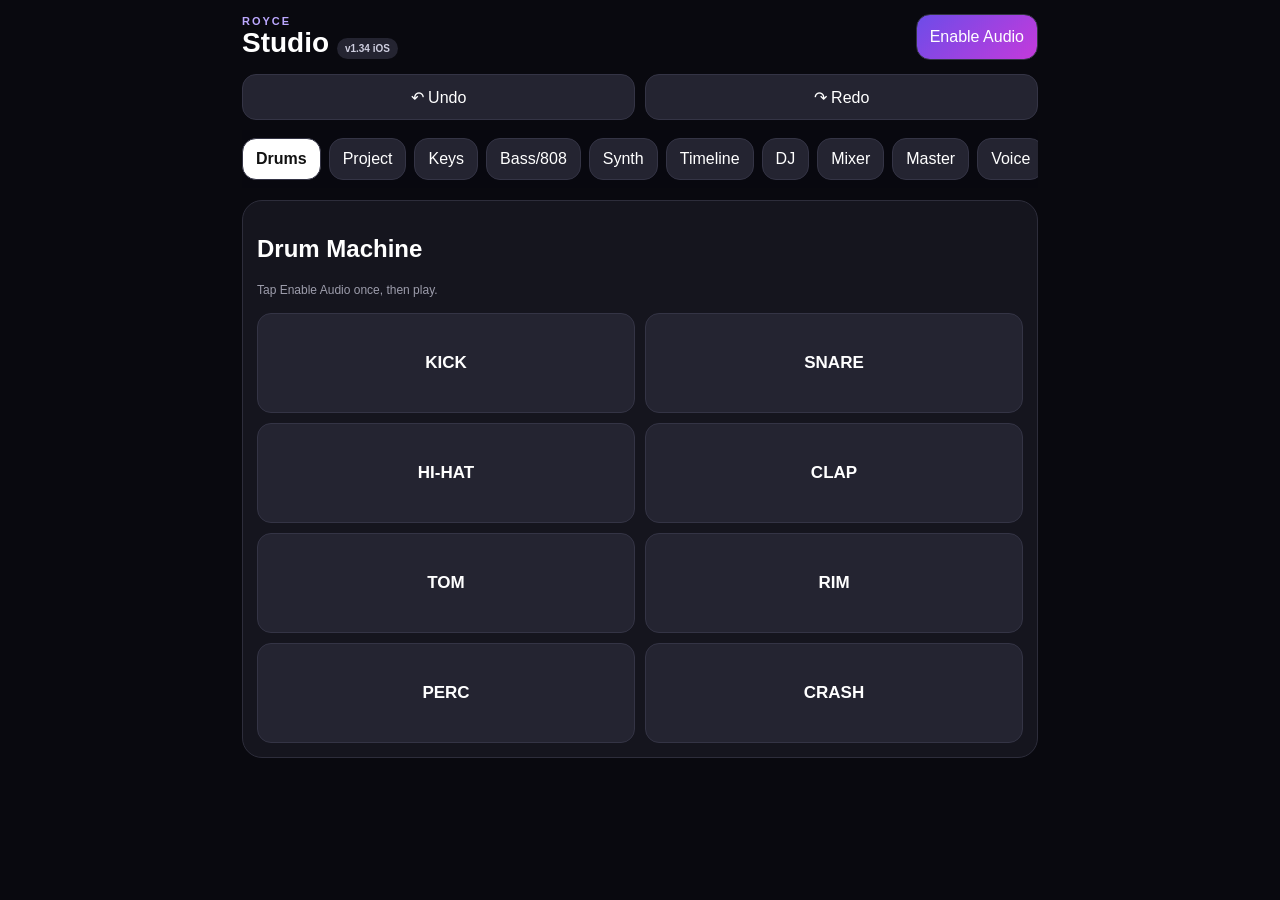
==== commit bd7519c3: "Add v1.34 snap grid and clean 32-bar timeline markup" ====
--- a/index.html
+++ b/index.html
@@ -4,7 +4,7 @@
 <meta charset="utf-8">
 <meta name="viewport" content="width=device-width,initial-scale=1,viewport-fit=cover">
 <meta name="theme-color" content="#09090f">
-<title>Royce Studio v1.33 iOS</title>
+<title>Royce Studio v1.34 iOS</title>
 <style>
 :root{--bg:#09090f;--card:#15151e;--line:#2d2d3b;--text:#fff;--muted:#9d9dac;--accent:#8b5cf6}
 *{box-sizing:border-box}body{margin:0;background:var(--bg);color:var(--text);font-family:-apple-system,BlinkMacSystemFont,"Segoe UI",sans-serif}
@@ -39,7 +39,7 @@
 </head>
 <body>
 <div class="app">
-<header><div><p class="eyebrow">ROYCE</p><h1>Studio <span class="badge">v1.33 iOS</span></h1></div><button id="audioBtn" class="primary">Enable Audio</button></header>
+<header><div><p class="eyebrow">ROYCE</p><h1>Studio <span class="badge">v1.34 iOS</span></h1></div><button id="audioBtn" class="primary">Enable Audio</button></header>
 <div class="grid2" style="margin:0 0 10px"><button id="undoBtn" disabled>↶ Undo</button><button id="redoBtn" disabled>↷ Redo</button></div>
 <div class="tabs">
 <button class="tab active" data-tab="drums">Drums</button><button class="tab" data-tab="project">Project</button><button class="tab" data-tab="keys">Keys</button><button class="tab" data-tab="bass">Bass/808</button><button class="tab" data-tab="synth">Synth</button><button class="tab" data-tab="timeline">Timeline</button><button class="tab" data-tab="dj">DJ</button><button class="tab" data-tab="mixer">Mixer</button><button class="tab" data-tab="master">Master</button><button class="tab" data-tab="voice">Voice</button><button class="tab" data-tab="tune">Auto‑Tune</button>
@@ -69,8 +69,9 @@
 <section id="synth" class="panel"><div class="card"><h2>Synthesizer</h2><div class="grid2"><div class="row"><label>Oscillator</label><select id="oscType"><option>sawtooth</option><option>square</option><option>triangle</option><option>sine</option></select></div><div class="row"><label>Filter Cutoff <span id="cutoffVal">6000 Hz</span></label><input id="cutoff" type="range" min="200" max="12000" value="6000"></div><div class="row"><label>Attack <span id="attackVal">0.02s</span></label><input id="attack" type="range" min="0.01" max="1" step="0.01" value="0.02"></div><div class="row"><label>Release <span id="releaseVal">0.6s</span></label><input id="release" type="range" min="0.1" max="3" step="0.1" value="0.6"></div></div><div id="synthGrid" class="keygrid"></div></div></section>
 
 <section id="timeline" class="panel"><div class="card"><h2>Song Timeline</h2>
-<p class="status">Import beats or loops. 32-bar arrangement · unique clips with live native volume/pan, 1/16-note placement, trim, mute, solo, split and duplicate.</p>
+<p class="status">Import beats or loops. 32-bar arrangement · live native clip mixing with selectable snap grid, trim, mute, solo, split and duplicate.</p>
 <div class="grid2"><div class="row"><label>BPM</label><input id="timelineBpm" type="text" inputmode="numeric" value="120"></div><div class="row"><label>Transport</label><div class="transport"><button id="timelinePlay">▶</button><button id="timelineStop">■</button><button id="timelineRecord">REC</button></div></div></div>
+<div class="grid2" style="margin-top:10px"><div class="row"><label>Nudge / Snap Grid</label><select id="snapGrid"><option value="1">1/16 Note</option><option value="2">1/8 Note</option><option value="4">1 Beat</option><option value="16">1 Bar</option></select></div><p class="status" id="snapStatus">Nudge moves clips by 1/16 note.</p></div>
 <div class="grid2"><div class="row"><label>Metronome</label><button id="metronomeToggle">Click Off</button></div><div class="row"><label>Click Volume</label><input id="metronomeVolume" type="range" min="0" max="1" step="0.01" value="0.22"></div></div>
 <div class="grid2"><button id="countInToggle">1-Bar Count-In Off</button><span></span></div>
 <p class="status" id="timelineStatus">Stopped · Native synchronized transport ready</p>
@@ -94,7 +95,7 @@
 </div>
 <div class="grid2"><label class="file-btn">+ Browser Import<input id="importTracks" type="file" accept="audio/*" multiple></label><button id="nativeImportMedia">+ Import from iPhone Files</button></div>
 <div class="grid2" style="margin-top:10px"><button id="stopAllAudio">Stop All</button><span></span></div>
-<div class="timeline-ruler" id="timelineRuler"><div class="bar">1</div><div class="bar">2</div><div class="bar">3</div><div class="bar">4</div><div class="bar">5</div><div class="bar">6</div><div class="bar">7</div><div class="bar">8</div><div class="bar">9</div><div class="bar">10</div><div class="bar">11</div><div class="bar">12</div><div class="bar">13</div><div class="bar">14</div><div class="bar">15</div><div class="bar">16</div><div class="bar">17</div><div class="bar">18</div><div class="bar">19</div><div class="bar">20</div><div class="bar">21</div><div class="bar">22</div><div class="bar">23</div><div class="bar">24</div><div class="bar">25</div><div class="bar">26</div><div class="bar">27</div><div class="bar">28</div><div class="bar">29</div><div class="bar">30</div><div class="bar">31</div><div class="bar">32</div></div><div class="bar">2</div><div class="bar">3</div><div class="bar">4</div><div class="bar">5</div><div class="bar">6</div><div class="bar">7</div><div class="bar">8</div></div>
+<div class="timeline-ruler" id="timelineRuler"><div class="bar">1</div><div class="bar">2</div><div class="bar">3</div><div class="bar">4</div><div class="bar">5</div><div class="bar">6</div><div class="bar">7</div><div class="bar">8</div><div class="bar">9</div><div class="bar">10</div><div class="bar">11</div><div class="bar">12</div><div class="bar">13</div><div class="bar">14</div><div class="bar">15</div><div class="bar">16</div><div class="bar">17</div><div class="bar">18</div><div class="bar">19</div><div class="bar">20</div><div class="bar">21</div><div class="bar">22</div><div class="bar">23</div><div class="bar">24</div><div class="bar">25</div><div class="bar">26</div><div class="bar">27</div><div class="bar">28</div><div class="bar">29</div><div class="bar">30</div><div class="bar">31</div><div class="bar">32</div></div>
 <div id="audioList" class="audio-list" style="margin-top:12px"><p class="status">No imported tracks yet.</p></div>
 </div></section>
 
@@ -509,7 +510,20 @@
  if(timelineClock&&metronomeEnabled&&nativeAudioAvailable()&&window.royceNativeAudio.metronomeStart)window.royceNativeAudio.metronomeStart(bpm);
  scheduleRecovery();
 };
-
+q('#snapGrid').onchange=()=>{updateSnapGridUI();scheduleRecovery()};
+
+function snapGridSteps(){
+ const el=q('#snapGrid');
+ return Math.min(16,Math.max(1,+el?.value||1));
+}
+function snapGridLabel(){
+ const steps=snapGridSteps();
+ return steps===16?'1 bar':steps===4?'1 beat':steps===2?'1/8 note':'1/16 note';
+}
+function updateSnapGridUI(){
+ const s=q('#snapStatus');
+ if(s)s.textContent='Nudge moves clips by '+snapGridLabel()+'.';
+}
 function syncLiveNativeClipMix(){
  if(!(timelineClock&&nativeAudioAvailable()&&window.royceNativeAudio.transportClipVolume))return;
  const anySolo=audioTracks.some(t=>!!t.solo);
@@ -536,7 +550,7 @@
   '<div class="row"><label>Pan <span data-pan-val>'+(Math.round((+t.pan||0)*100))+'</span></label><input data-act="pan" type="range" min="-1" max="1" step="0.01" value="'+(+t.pan||0)+'"></div></div>'+
   '<div class="grid2"><div class="row"><label>Start Bar</label><input data-act="bar" type="range" min="1" max="32" step="1" value="'+t.bar+'"></div>'+
   '<div class="row"><label>Start Beat <span data-beat-val>'+(Math.min(4,Math.max(1,+t.beat||1)))+'</span></label><input data-act="beat" type="range" min="1" max="4" step="1" value="'+Math.min(4,Math.max(1,+t.beat||1))+'"></div></div>'+
-  '<div class="row"><label>16th Step <span data-sixteenth-val>'+(Math.min(4,Math.max(1,+t.sixteenth||1)))+'</span></label><input data-act="sixteenth" type="range" min="1" max="4" step="1" value="'+Math.min(4,Math.max(1,+t.sixteenth||1))+'"></div>'+  '<div class="grid2"><button data-act="nudgeLeft">← Nudge 1/16</button><button data-act="nudgeRight">Nudge 1/16 →</button></div>'+
+  '<div class="row"><label>16th Step <span data-sixteenth-val>'+(Math.min(4,Math.max(1,+t.sixteenth||1)))+'</span></label><input data-act="sixteenth" type="range" min="1" max="4" step="1" value="'+Math.min(4,Math.max(1,+t.sixteenth||1))+'"></div>'+  '<div class="grid2"><button data-act="nudgeLeft">← Nudge</button><button data-act="nudgeRight">Nudge →</button></div>'+
   '<div class="grid2"><div class="row"><label>Trim Start (sec)</label><input data-act="trimStart" type="number" inputmode="decimal" min="0" step="0.1" value="'+(+t.trimStart||0).toFixed(1)+'"></div>'+
   '<div class="row"><label>Trim End (sec) · 0 = full</label><input data-act="trimEnd" type="number" inputmode="decimal" min="0" step="0.1" value="'+(+t.trimEnd||0).toFixed(1)+'"></div></div>'+
   '<div class="row"><label>Split At Source Time (sec)</label><input data-act="splitAt" type="number" inputmode="decimal" min="0.1" step="0.1" value="'+Math.max(0.1,(+t.trimStart||0)+1).toFixed(1)+'"></div>';
@@ -677,8 +691,8 @@
     t.sixteenth=(within%4)+1;
     renderAudioTracks();paintBars();scheduleRecovery();
   };
-  row.querySelector('[data-act="nudgeLeft"]').onclick=()=>nudgeClip(-1);
-  row.querySelector('[data-act="nudgeRight"]').onclick=()=>nudgeClip(1);
+  row.querySelector('[data-act="nudgeLeft"]').onclick=()=>nudgeClip(-snapGridSteps());
+  row.querySelector('[data-act="nudgeRight"]').onclick=()=>nudgeClip(snapGridSteps());
   row.querySelector('[data-act="bar"]').oninput=e=>{t.bar=+e.target.value;paintBars();scheduleRecovery()};
   row.querySelector('[data-act="beat"]').oninput=e=>{
     t.beat=Math.min(4,Math.max(1,+e.target.value||1));
@@ -730,10 +744,11 @@
 
 function collectRoyceProject(){
  return {
-   version:'1.33-ios',
+   version:'1.34-ios',
    name:(q('#projectName').value||'Untitled Royce Session').trim()||'Untitled Royce Session',
    savedAt:new Date().toISOString(),
    bpm:timelineBpm(),
+   snapGrid:snapGridSteps(),
    metronome:{
      enabled:metronomeEnabled,
      countIn:countInEnabled,
@@ -845,6 +860,7 @@
 window.royceApplyNativeProject=async function(p){
  if(!p||typeof p!=='object')return;
  applyValue('projectName',p.name||'Untitled Royce Session');applyValue('timelineBpm',p.bpm||120);
+ applyValue('snapGrid',p.snapGrid||1);updateSnapGridUI();
  const metro=p.metronome||{},punch=p.punch||{};
  metronomeEnabled=!!metro.enabled;countInEnabled=!!metro.countIn;
  punchInEnabled=!!punch.enabled;
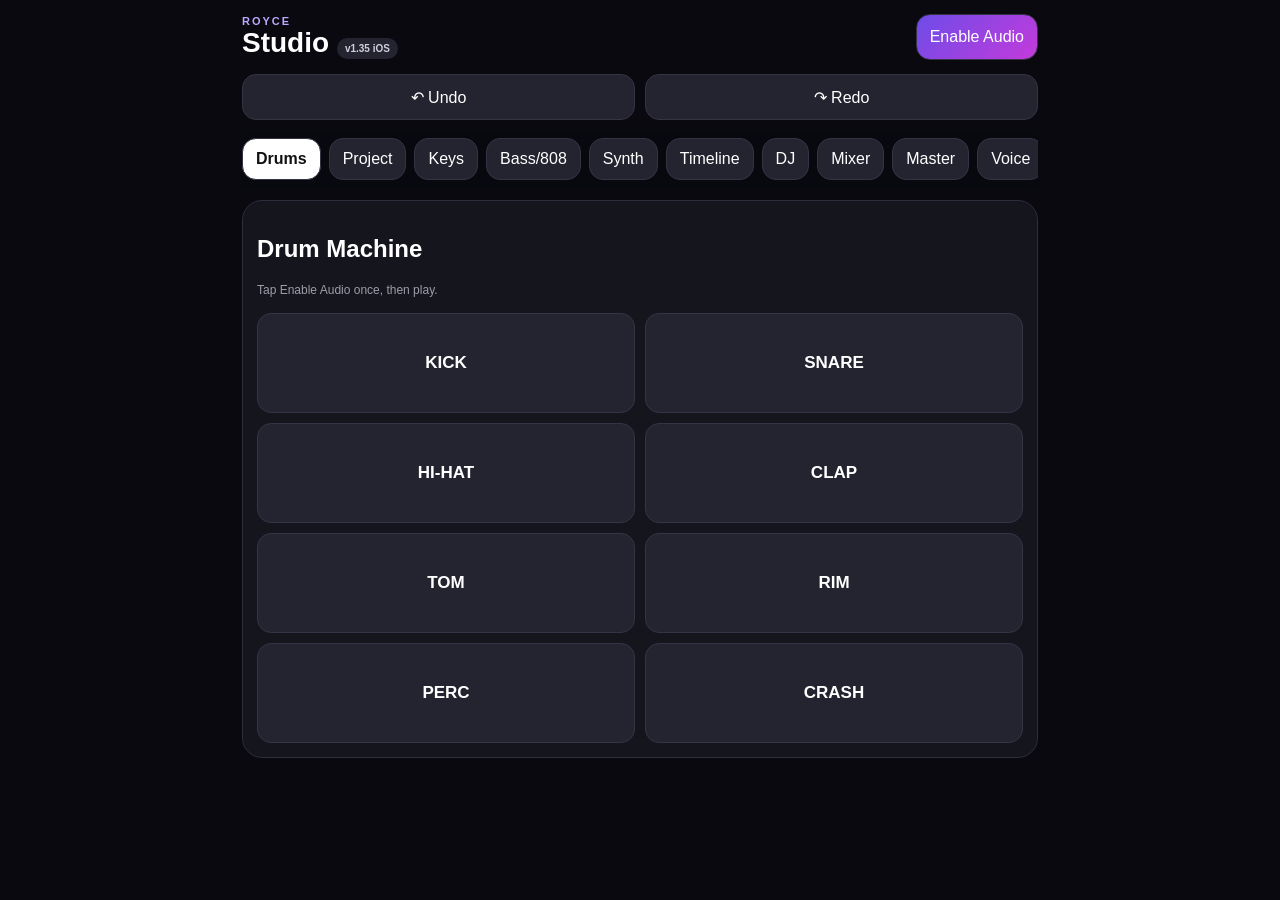
==== commit efcf1917: "Add v1.35 native synchronized clip looping" ====
--- a/index.html
+++ b/index.html
@@ -4,7 +4,7 @@
 <meta charset="utf-8">
 <meta name="viewport" content="width=device-width,initial-scale=1,viewport-fit=cover">
 <meta name="theme-color" content="#09090f">
-<title>Royce Studio v1.34 iOS</title>
+<title>Royce Studio v1.35 iOS</title>
 <style>
 :root{--bg:#09090f;--card:#15151e;--line:#2d2d3b;--text:#fff;--muted:#9d9dac;--accent:#8b5cf6}
 *{box-sizing:border-box}body{margin:0;background:var(--bg);color:var(--text);font-family:-apple-system,BlinkMacSystemFont,"Segoe UI",sans-serif}
@@ -39,7 +39,7 @@
 </head>
 <body>
 <div class="app">
-<header><div><p class="eyebrow">ROYCE</p><h1>Studio <span class="badge">v1.34 iOS</span></h1></div><button id="audioBtn" class="primary">Enable Audio</button></header>
+<header><div><p class="eyebrow">ROYCE</p><h1>Studio <span class="badge">v1.35 iOS</span></h1></div><button id="audioBtn" class="primary">Enable Audio</button></header>
 <div class="grid2" style="margin:0 0 10px"><button id="undoBtn" disabled>↶ Undo</button><button id="redoBtn" disabled>↷ Redo</button></div>
 <div class="tabs">
 <button class="tab active" data-tab="drums">Drums</button><button class="tab" data-tab="project">Project</button><button class="tab" data-tab="keys">Keys</button><button class="tab" data-tab="bass">Bass/808</button><button class="tab" data-tab="synth">Synth</button><button class="tab" data-tab="timeline">Timeline</button><button class="tab" data-tab="dj">DJ</button><button class="tab" data-tab="mixer">Mixer</button><button class="tab" data-tab="master">Master</button><button class="tab" data-tab="voice">Voice</button><button class="tab" data-tab="tune">Auto‑Tune</button>
@@ -69,7 +69,7 @@
 <section id="synth" class="panel"><div class="card"><h2>Synthesizer</h2><div class="grid2"><div class="row"><label>Oscillator</label><select id="oscType"><option>sawtooth</option><option>square</option><option>triangle</option><option>sine</option></select></div><div class="row"><label>Filter Cutoff <span id="cutoffVal">6000 Hz</span></label><input id="cutoff" type="range" min="200" max="12000" value="6000"></div><div class="row"><label>Attack <span id="attackVal">0.02s</span></label><input id="attack" type="range" min="0.01" max="1" step="0.01" value="0.02"></div><div class="row"><label>Release <span id="releaseVal">0.6s</span></label><input id="release" type="range" min="0.1" max="3" step="0.1" value="0.6"></div></div><div id="synthGrid" class="keygrid"></div></div></section>
 
 <section id="timeline" class="panel"><div class="card"><h2>Song Timeline</h2>
-<p class="status">Import beats or loops. 32-bar arrangement · live native clip mixing with selectable snap grid, trim, mute, solo, split and duplicate.</p>
+<p class="status">Import beats or loops. 32-bar arrangement · native synchronized clip looping, live mixing, selectable snap grid, trim, mute, solo, split and duplicate.</p>
 <div class="grid2"><div class="row"><label>BPM</label><input id="timelineBpm" type="text" inputmode="numeric" value="120"></div><div class="row"><label>Transport</label><div class="transport"><button id="timelinePlay">▶</button><button id="timelineStop">■</button><button id="timelineRecord">REC</button></div></div></div>
 <div class="grid2" style="margin-top:10px"><div class="row"><label>Nudge / Snap Grid</label><select id="snapGrid"><option value="1">1/16 Note</option><option value="2">1/8 Note</option><option value="4">1 Beat</option><option value="16">1 Bar</option></select></div><p class="status" id="snapStatus">Nudge moves clips by 1/16 note.</p></div>
 <div class="grid2"><div class="row"><label>Metronome</label><button id="metronomeToggle">Click Off</button></div><div class="row"><label>Click Volume</label><input id="metronomeVolume" type="range" min="0" max="1" step="0.01" value="0.22"></div></div>
@@ -356,6 +356,7 @@
      sixteenth:Math.min(4,Math.max(1,+t.sixteenth||1)),
      volume:(t.muted||(anySolo&&!t.solo))?0:(t.audio?.volume??t.volume??1),
      pan:+t.pan||0,
+     loop:!!t.loop,
      trimStart:Math.max(0,+t.trimStart||0),
      trimEnd:Math.max(0,+t.trimEnd||0)
    }));
@@ -564,9 +565,10 @@
       window.royceNativeAudio.mediaToggle(t.id,a.volume,t.loop);
     }else a.paused?a.play():a.pause();
   };
-  const muteBtn=row.querySelector('[data-act="mute"]'),soloBtn=row.querySelector('[data-act="solo"]');
+  const muteBtn=row.querySelector('[data-act="mute"]'),soloBtn=row.querySelector('[data-act="solo"]'),loopBtn=row.querySelector('[data-act="loop"]');
   muteBtn.textContent=t.muted?'Muted':'Mute';muteBtn.classList.toggle('on',!!t.muted);
   soloBtn.textContent=t.solo?'Solo On':'Solo';soloBtn.classList.toggle('on',!!t.solo);
+  loopBtn.textContent=t.loop?'Loop On':'Loop Off';loopBtn.classList.toggle('on',!!t.loop);
   muteBtn.onclick=()=>{
     t.muted=!t.muted;
     muteBtn.textContent=t.muted?'Muted':'Mute';muteBtn.classList.toggle('on',!!t.muted);
@@ -583,10 +585,11 @@
     syncLiveNativeClipMix();
     scheduleRecovery();
   };
-  row.querySelector('[data-act="loop"]').onclick=e=>{
+  loopBtn.onclick=()=>{
     t.loop=!t.loop;a.loop=t.loop;
     if(t.native&&nativeAudioAvailable()&&window.royceNativeAudio.mediaLoop)window.royceNativeAudio.mediaLoop(t.id,t.loop);
-    e.target.textContent=t.loop?'Loop On':'Loop Off';e.target.classList.toggle('on',t.loop)
+    loopBtn.textContent=t.loop?'Loop On':'Loop Off';loopBtn.classList.toggle('on',t.loop);
+    scheduleRecovery();
   };
   row.querySelector('[data-act="split"]').onclick=()=>{
     const splitInput=row.querySelector('[data-act="splitAt"]');
@@ -744,7 +747,7 @@
 
 function collectRoyceProject(){
  return {
-   version:'1.34-ios',
+   version:'1.35-ios',
    name:(q('#projectName').value||'Untitled Royce Session').trim()||'Untitled Royce Session',
    savedAt:new Date().toISOString(),
    bpm:timelineBpm(),
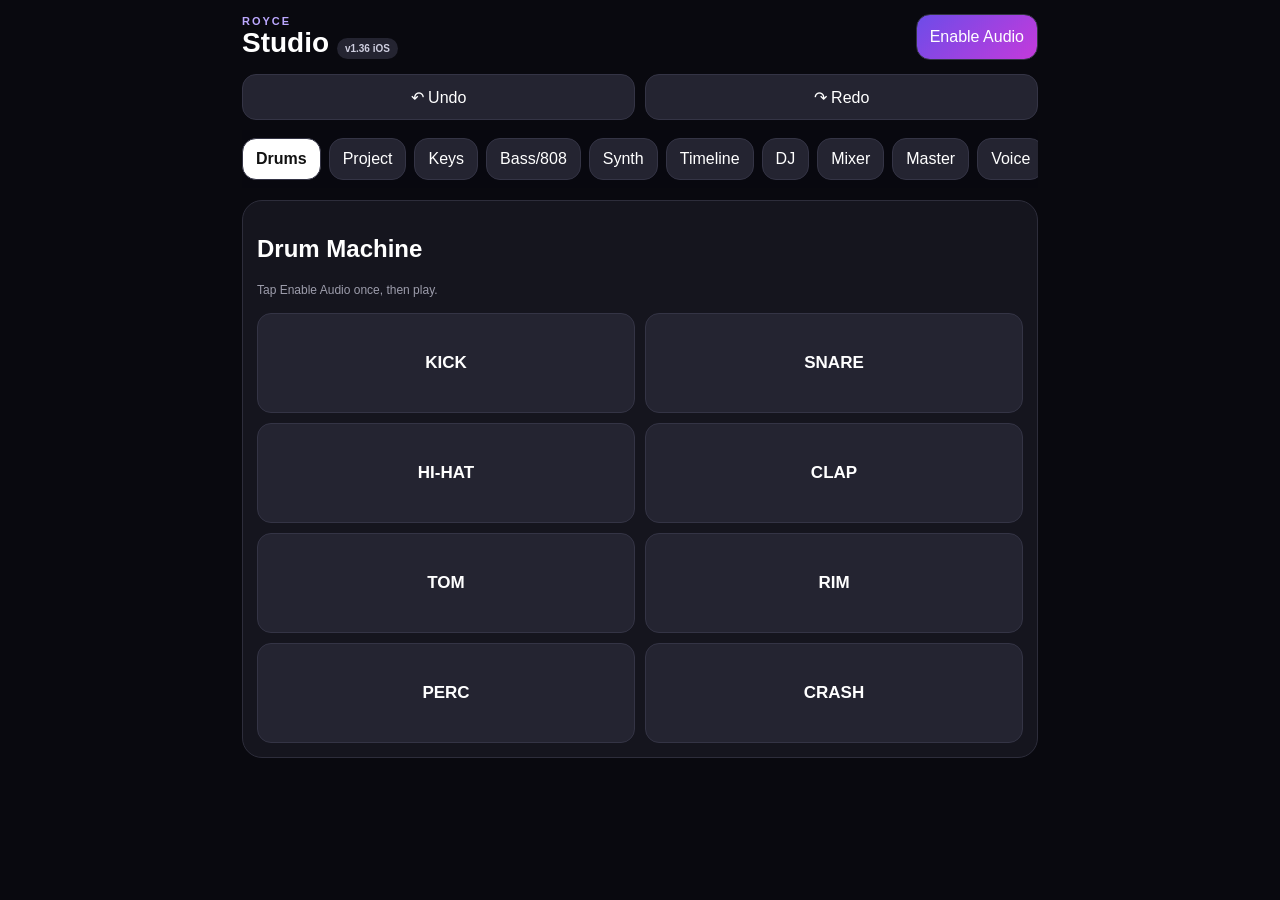
==== commit 0af7e37d: "Add v1.36 variable song length and automatic arrangement stop" ====
--- a/index.html
+++ b/index.html
@@ -4,7 +4,7 @@
 <meta charset="utf-8">
 <meta name="viewport" content="width=device-width,initial-scale=1,viewport-fit=cover">
 <meta name="theme-color" content="#09090f">
-<title>Royce Studio v1.35 iOS</title>
+<title>Royce Studio v1.36 iOS</title>
 <style>
 :root{--bg:#09090f;--card:#15151e;--line:#2d2d3b;--text:#fff;--muted:#9d9dac;--accent:#8b5cf6}
 *{box-sizing:border-box}body{margin:0;background:var(--bg);color:var(--text);font-family:-apple-system,BlinkMacSystemFont,"Segoe UI",sans-serif}
@@ -29,7 +29,7 @@
 .audio-list{display:grid;gap:10px}.audio-row{background:#0e0e14;border:1px solid #2a2a38;border-radius:16px;padding:12px;display:grid;gap:10px}
 .audio-top{display:flex;justify-content:space-between;gap:10px;align-items:center}.audio-top b{overflow:hidden;text-overflow:ellipsis;white-space:nowrap}
 .audio-actions{display:grid;grid-template-columns:repeat(3,1fr);gap:8px}.file-btn{display:grid;place-items:center;border:1px solid #343445;background:#242431;color:#fff;border-radius:14px;min-height:46px;padding:10px 13px}
-.file-btn input{display:none}.timeline-ruler{display:grid;grid-template-columns:repeat(8,1fr);gap:4px;margin-top:12px}.bar{height:44px;border-radius:9px;border:1px solid #303041;background:#111119;display:grid;place-items:center;color:#777;font-size:10px}.bar.on{background:linear-gradient(135deg,#5639bd,#8b5cf6);color:#fff}.bar.playhead{outline:2px solid #fff;transform:translateY(-2px)}
+.file-btn input{display:none}.timeline-ruler{display:grid;grid-template-columns:repeat(8,1fr);gap:4px;margin-top:12px}.bar{height:44px;border-radius:9px;border:1px solid #303041;background:#111119;display:grid;place-items:center;color:#777;font-size:10px}.bar.on{background:linear-gradient(135deg,#5639bd,#8b5cf6);color:#fff}.bar.playhead{outline:2px solid #fff;transform:translateY(-2px)}.bar.outside{opacity:.22}
 .deck-file{margin:10px 0}.deck audio{width:100%;margin:8px 0}
 @media(max-width:620px){.audio-actions{grid-template-columns:1fr 1fr}.timeline-ruler{grid-template-columns:repeat(4,1fr)}}
 
@@ -39,7 +39,7 @@
 </head>
 <body>
 <div class="app">
-<header><div><p class="eyebrow">ROYCE</p><h1>Studio <span class="badge">v1.35 iOS</span></h1></div><button id="audioBtn" class="primary">Enable Audio</button></header>
+<header><div><p class="eyebrow">ROYCE</p><h1>Studio <span class="badge">v1.36 iOS</span></h1></div><button id="audioBtn" class="primary">Enable Audio</button></header>
 <div class="grid2" style="margin:0 0 10px"><button id="undoBtn" disabled>↶ Undo</button><button id="redoBtn" disabled>↷ Redo</button></div>
 <div class="tabs">
 <button class="tab active" data-tab="drums">Drums</button><button class="tab" data-tab="project">Project</button><button class="tab" data-tab="keys">Keys</button><button class="tab" data-tab="bass">Bass/808</button><button class="tab" data-tab="synth">Synth</button><button class="tab" data-tab="timeline">Timeline</button><button class="tab" data-tab="dj">DJ</button><button class="tab" data-tab="mixer">Mixer</button><button class="tab" data-tab="master">Master</button><button class="tab" data-tab="voice">Voice</button><button class="tab" data-tab="tune">Auto‑Tune</button>
@@ -69,9 +69,10 @@
 <section id="synth" class="panel"><div class="card"><h2>Synthesizer</h2><div class="grid2"><div class="row"><label>Oscillator</label><select id="oscType"><option>sawtooth</option><option>square</option><option>triangle</option><option>sine</option></select></div><div class="row"><label>Filter Cutoff <span id="cutoffVal">6000 Hz</span></label><input id="cutoff" type="range" min="200" max="12000" value="6000"></div><div class="row"><label>Attack <span id="attackVal">0.02s</span></label><input id="attack" type="range" min="0.01" max="1" step="0.01" value="0.02"></div><div class="row"><label>Release <span id="releaseVal">0.6s</span></label><input id="release" type="range" min="0.1" max="3" step="0.1" value="0.6"></div></div><div id="synthGrid" class="keygrid"></div></div></section>
 
 <section id="timeline" class="panel"><div class="card"><h2>Song Timeline</h2>
-<p class="status">Import beats or loops. 32-bar arrangement · native synchronized clip looping, live mixing, selectable snap grid, trim, mute, solo, split and duplicate.</p>
+<p class="status">Import beats or loops. 8/16/24/32-bar arrangement · native synchronized looping, live mixing, snap grid, trim, mute, solo, split and duplicate.</p>
 <div class="grid2"><div class="row"><label>BPM</label><input id="timelineBpm" type="text" inputmode="numeric" value="120"></div><div class="row"><label>Transport</label><div class="transport"><button id="timelinePlay">▶</button><button id="timelineStop">■</button><button id="timelineRecord">REC</button></div></div></div>
-<div class="grid2" style="margin-top:10px"><div class="row"><label>Nudge / Snap Grid</label><select id="snapGrid"><option value="1">1/16 Note</option><option value="2">1/8 Note</option><option value="4">1 Beat</option><option value="16">1 Bar</option></select></div><p class="status" id="snapStatus">Nudge moves clips by 1/16 note.</p></div>
+<div class="grid2" style="margin-top:10px"><div class="row"><label>Nudge / Snap Grid</label><select id="snapGrid"><option value="1">1/16 Note</option><option value="2">1/8 Note</option><option value="4">1 Beat</option><option value="16">1 Bar</option></select></div><div class="row"><label>Song Length</label><select id="songLength"><option value="8">8 Bars</option><option value="16">16 Bars</option><option value="24">24 Bars</option><option value="32" selected>32 Bars</option></select></div></div>
+<div class="grid2"><p class="status" id="snapStatus">Nudge moves clips by 1/16 note.</p><p class="status" id="songLengthStatus">32-bar song.</p></div>
 <div class="grid2"><div class="row"><label>Metronome</label><button id="metronomeToggle">Click Off</button></div><div class="row"><label>Click Volume</label><input id="metronomeVolume" type="range" min="0" max="1" step="0.01" value="0.22"></div></div>
 <div class="grid2"><button id="countInToggle">1-Bar Count-In Off</button><span></span></div>
 <p class="status" id="timelineStatus">Stopped · Native synchronized transport ready</p>
@@ -336,7 +337,7 @@
 }
 function startTimeline(record=false){
  stopTimeline(false);
- const bpm=timelineBpm(),barMs=(240000/bpm),started=performance.now();
+ const bpm=timelineBpm(),barMs=(240000/bpm),lengthBars=arrangementBars(),started=performance.now();
  if(metronomeEnabled&&nativeAudioAvailable()&&window.royceNativeAudio.metronomeStart){
    window.royceNativeAudio.metronomeVolume?.(+q('#metronomeVolume').value);
    window.royceNativeAudio.metronomeStart(bpm);
@@ -360,16 +361,18 @@
      trimStart:Math.max(0,+t.trimStart||0),
      trimEnd:Math.max(0,+t.trimEnd||0)
    }));
-   const compBar=compLoadedTakeId?Math.max(1,+q('#compStartBar').value||1):null;
+   const rawCompBar=Math.max(1,+q('#compStartBar').value||1);
+   const compBar=(compLoadedTakeId&&rawCompBar<=lengthBars)?rawCompBar:null;
    if(nativeTracks.length||compBar!==null){
-     window.royceNativeAudio.transportStart(bpm,nativeTracks,compBar);
+     window.royceNativeAudio.transportStart(bpm,nativeTracks,compBar,lengthBars);
    }
  }
- if(compLoadedTakeId&&!useNativeTransport&&nativeAudioAvailable()&&window.royceNativeAudio.compPlay){
+ if(compLoadedTakeId&&!useNativeTransport&&(+q('#compStartBar').value||1)<=lengthBars&&nativeAudioAvailable()&&window.royceNativeAudio.compPlay){
    const vocalDelay=Math.max(0,(Math.max(1,+q('#compStartBar').value||1)-1)*barMs);
    timelineTimers.push(setTimeout(()=>window.royceNativeAudio.compPlay(),vocalDelay));
  }
  audioTracks.forEach(t=>{
+   if((+t.bar||1)>lengthBars)return;
    const anySolo=audioTracks.some(x=>!!x.solo);
    if(t.muted||(anySolo&&!t.solo))return;
    if(t.native&&useNativeTransport)return;
@@ -388,11 +391,13 @@
    },delay));
  });
  const update=()=>{
-   const bar=Math.min(32,Math.floor((performance.now()-started)/barMs)+1);
-   qa('#timelineRuler .bar').forEach((b,i)=>b.classList.toggle('playhead',i===bar-1));
-   q('#timelineStatus').textContent=(record?'Recording arrangement':'Playing')+' · Bar '+bar+' · '+bpm+' BPM'+(useNativeTransport?' · Native Sync':'');
-   if(bar>=32&&!audioTracks.some(t=>t.loop)){
-     if(performance.now()-started>=barMs*32){if(timelineClock){clearInterval(timelineClock);timelineClock=null}}
+   const elapsed=performance.now()-started;
+   const bar=Math.min(lengthBars,Math.floor(elapsed/barMs)+1);
+   qa('#timelineRuler .bar').forEach((b,i)=>b.classList.toggle('playhead',i===bar-1&&i<lengthBars));
+   q('#timelineStatus').textContent=(record?'Recording arrangement':'Playing')+' · Bar '+bar+'/'+lengthBars+' · '+bpm+' BPM'+(useNativeTransport?' · Native Sync':'');
+   if(elapsed>=barMs*lengthBars){
+     stopTimeline(record);
+     return;
    }
  };
  update();timelineClock=setInterval(update,120);
@@ -434,8 +439,9 @@
 };
 
 function normalizePunchBars(){
- let start=Math.max(1,Math.min(32,+q('#punchStart').value||1));
- let end=Math.max(1,Math.min(32,+q('#punchEnd').value||1));
+ const limit=arrangementBars();
+ let start=Math.max(1,Math.min(limit,+q('#punchStart').value||1));
+ let end=Math.max(1,Math.min(limit,+q('#punchEnd').value||1));
  if(end<start){end=start;q('#punchEnd').value=end}
  q('#punchStartVal').textContent=start;
  q('#punchEndVal').textContent=end;
@@ -512,7 +518,19 @@
  scheduleRecovery();
 };
 q('#snapGrid').onchange=()=>{updateSnapGridUI();scheduleRecovery()};
-
+q('#songLength').onchange=()=>{updateArrangementUI();scheduleRecovery()};
+
+function arrangementBars(){
+ const v=+q('#songLength')?.value||32;
+ return [8,16,24,32].includes(v)?v:32;
+}
+function updateArrangementUI(){
+ const length=arrangementBars();
+ qa('#timelineRuler .bar').forEach((b,i)=>b.classList.toggle('outside',i>=length));
+ const status=q('#songLengthStatus');
+ if(status)status.textContent=length+'-bar song.';
+ if(typeof normalizePunchBars==='function')normalizePunchBars();
+}
 function snapGridSteps(){
  const el=q('#snapGrid');
  return Math.min(16,Math.max(1,+el?.value||1));
@@ -747,10 +765,11 @@
 
 function collectRoyceProject(){
  return {
-   version:'1.35-ios',
+   version:'1.36-ios',
    name:(q('#projectName').value||'Untitled Royce Session').trim()||'Untitled Royce Session',
    savedAt:new Date().toISOString(),
    bpm:timelineBpm(),
+   songLength:arrangementBars(),
    snapGrid:snapGridSteps(),
    metronome:{
      enabled:metronomeEnabled,
@@ -863,6 +882,7 @@
 window.royceApplyNativeProject=async function(p){
  if(!p||typeof p!=='object')return;
  applyValue('projectName',p.name||'Untitled Royce Session');applyValue('timelineBpm',p.bpm||120);
+ applyValue('songLength',p.songLength||32);updateArrangementUI();
  applyValue('snapGrid',p.snapGrid||1);updateSnapGridUI();
  const metro=p.metronome||{},punch=p.punch||{};
  metronomeEnabled=!!metro.enabled;countInEnabled=!!metro.countIn;
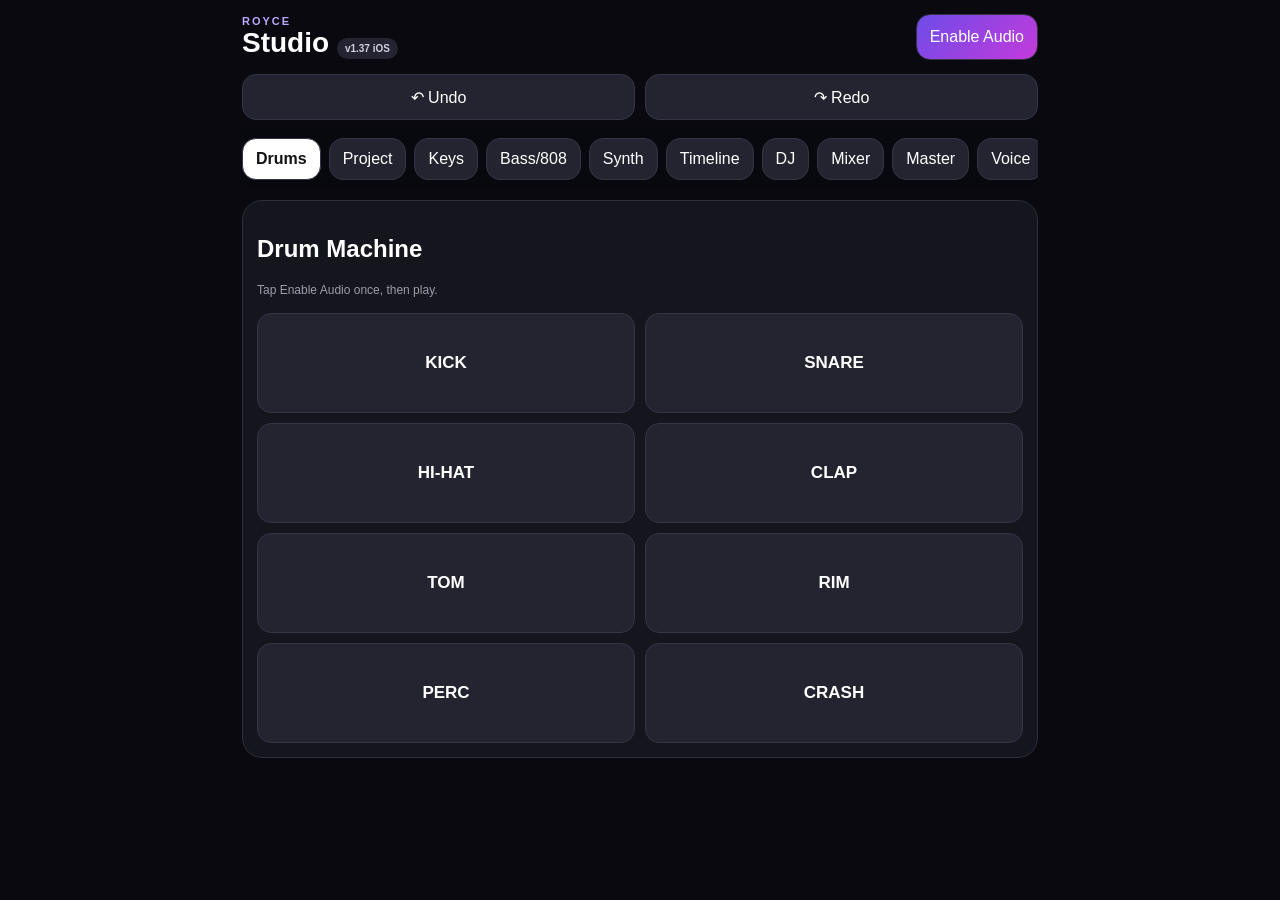
==== commit 7f38a8e4: "Add v1.37 play-from-bar transport UI" ====
--- a/index.html
+++ b/index.html
@@ -4,7 +4,7 @@
 <meta charset="utf-8">
 <meta name="viewport" content="width=device-width,initial-scale=1,viewport-fit=cover">
 <meta name="theme-color" content="#09090f">
-<title>Royce Studio v1.36 iOS</title>
+<title>Royce Studio v1.37 iOS</title>
 <style>
 :root{--bg:#09090f;--card:#15151e;--line:#2d2d3b;--text:#fff;--muted:#9d9dac;--accent:#8b5cf6}
 *{box-sizing:border-box}body{margin:0;background:var(--bg);color:var(--text);font-family:-apple-system,BlinkMacSystemFont,"Segoe UI",sans-serif}
@@ -39,7 +39,7 @@
 </head>
 <body>
 <div class="app">
-<header><div><p class="eyebrow">ROYCE</p><h1>Studio <span class="badge">v1.36 iOS</span></h1></div><button id="audioBtn" class="primary">Enable Audio</button></header>
+<header><div><p class="eyebrow">ROYCE</p><h1>Studio <span class="badge">v1.37 iOS</span></h1></div><button id="audioBtn" class="primary">Enable Audio</button></header>
 <div class="grid2" style="margin:0 0 10px"><button id="undoBtn" disabled>↶ Undo</button><button id="redoBtn" disabled>↷ Redo</button></div>
 <div class="tabs">
 <button class="tab active" data-tab="drums">Drums</button><button class="tab" data-tab="project">Project</button><button class="tab" data-tab="keys">Keys</button><button class="tab" data-tab="bass">Bass/808</button><button class="tab" data-tab="synth">Synth</button><button class="tab" data-tab="timeline">Timeline</button><button class="tab" data-tab="dj">DJ</button><button class="tab" data-tab="mixer">Mixer</button><button class="tab" data-tab="master">Master</button><button class="tab" data-tab="voice">Voice</button><button class="tab" data-tab="tune">Auto‑Tune</button>
@@ -72,6 +72,7 @@
 <p class="status">Import beats or loops. 8/16/24/32-bar arrangement · native synchronized looping, live mixing, snap grid, trim, mute, solo, split and duplicate.</p>
 <div class="grid2"><div class="row"><label>BPM</label><input id="timelineBpm" type="text" inputmode="numeric" value="120"></div><div class="row"><label>Transport</label><div class="transport"><button id="timelinePlay">▶</button><button id="timelineStop">■</button><button id="timelineRecord">REC</button></div></div></div>
 <div class="grid2" style="margin-top:10px"><div class="row"><label>Nudge / Snap Grid</label><select id="snapGrid"><option value="1">1/16 Note</option><option value="2">1/8 Note</option><option value="4">1 Beat</option><option value="16">1 Bar</option></select></div><div class="row"><label>Song Length</label><select id="songLength"><option value="8">8 Bars</option><option value="16">16 Bars</option><option value="24">24 Bars</option><option value="32" selected>32 Bars</option></select></div></div>
+<div class="grid2"><div class="row"><label>Play From Bar <span id="playFromBarVal">1</span></label><input id="playFromBar" type="range" min="1" max="32" step="1" value="1"></div><button id="playFromStart">Reset Start · Bar 1</button></div>
 <div class="grid2"><p class="status" id="snapStatus">Nudge moves clips by 1/16 note.</p><p class="status" id="songLengthStatus">32-bar song.</p></div>
 <div class="grid2"><div class="row"><label>Metronome</label><button id="metronomeToggle">Click Off</button></div><div class="row"><label>Click Volume</label><input id="metronomeVolume" type="range" min="0" max="1" step="0.01" value="0.22"></div></div>
 <div class="grid2"><button id="countInToggle">1-Bar Count-In Off</button><span></span></div>
@@ -299,7 +300,8 @@
 
 window.royceNativeTransportStarted=function(started){
  if(started&&timelineClock){
-   q('#timelineStatus').textContent='Playing · Native synchronized transport';
+   const from=playFromBar();
+   q('#timelineStatus').textContent='Playing · Native synchronized transport · From Bar '+from;
  }
 };
 
@@ -335,9 +337,11 @@
    q('#masterRecord').textContent='Start Master';q('#masterRecord').classList.remove('on');masterCapturing=false;
  }
 }
-function startTimeline(record=false){
+function startTimeline(record=false,overrideStartBar=null){
  stopTimeline(false);
- const bpm=timelineBpm(),barMs=(240000/bpm),lengthBars=arrangementBars(),started=performance.now();
+ const bpm=timelineBpm(),barMs=(240000/bpm),lengthBars=arrangementBars(),
+       startBar=overrideStartBar===null?playFromBar():Math.min(lengthBars,Math.max(1,+overrideStartBar||1)),
+       started=performance.now();
  if(metronomeEnabled&&nativeAudioAvailable()&&window.royceNativeAudio.metronomeStart){
    window.royceNativeAudio.metronomeVolume?.(+q('#metronomeVolume').value);
    window.royceNativeAudio.metronomeStart(bpm);
@@ -364,7 +368,7 @@
    const rawCompBar=Math.max(1,+q('#compStartBar').value||1);
    const compBar=(compLoadedTakeId&&rawCompBar<=lengthBars)?rawCompBar:null;
    if(nativeTracks.length||compBar!==null){
-     window.royceNativeAudio.transportStart(bpm,nativeTracks,compBar,lengthBars);
+     window.royceNativeAudio.transportStart(bpm,nativeTracks,compBar,lengthBars,startBar);
    }
  }
  if(compLoadedTakeId&&!useNativeTransport&&(+q('#compStartBar').value||1)<=lengthBars&&nativeAudioAvailable()&&window.royceNativeAudio.compPlay){
@@ -377,25 +381,38 @@
    if(t.muted||(anySolo&&!t.solo))return;
    if(t.native&&useNativeTransport)return;
    const beatMs=60000/bpm,sixteenthMs=beatMs/4;
-   const delay=Math.max(0,
+   const transportStartMs=(startBar-1)*barMs;
+   const clipStartMs=
      (Math.max(1,+t.bar||1)-1)*barMs+
      (Math.min(4,Math.max(1,+t.beat||1))-1)*beatMs+
-     (Math.min(4,Math.max(1,+t.sixteenth||1))-1)*sixteenthMs
-   );
+     (Math.min(4,Math.max(1,+t.sixteenth||1))-1)*sixteenthMs;
+   if(clipStartMs>=lengthBars*barMs)return;
+   const elapsedIntoClipMs=Math.max(0,transportStartMs-clipStartMs);
+   const delay=Math.max(0,clipStartMs-transportStartMs);
    timelineTimers.push(setTimeout(()=>{
      if(t.native&&nativeAudioAvailable()&&window.royceNativeAudio.mediaToggle){
        window.royceNativeAudio.mediaToggle(t.id,t.audio?.volume??t.volume??1,!!t.loop);
      }else if(t.audio){
-       t.audio.currentTime=0;t.audio.loop=!!t.loop;t.audio.play().catch(()=>{});
+       const trimStart=Math.max(0,+t.trimStart||0);
+       const trimEnd=Math.max(0,+t.trimEnd||0);
+       let sourceTime=trimStart+(elapsedIntoClipMs/1000);
+       if(t.loop&&elapsedIntoClipMs>0){
+         const knownEnd=trimEnd>0?trimEnd:(Number.isFinite(t.audio.duration)?t.audio.duration:0);
+         const clipDuration=Math.max(0,knownEnd-trimStart);
+         if(clipDuration>0)sourceTime=trimStart+((elapsedIntoClipMs/1000)%clipDuration);
+       }
+       if(trimEnd>0&&sourceTime>=trimEnd)return;
+       try{t.audio.currentTime=sourceTime}catch(e){}
+       t.audio.loop=!!t.loop;t.audio.play().catch(()=>{});
      }
    },delay));
  });
  const update=()=>{
    const elapsed=performance.now()-started;
-   const bar=Math.min(lengthBars,Math.floor(elapsed/barMs)+1);
+   const bar=Math.min(lengthBars,startBar+Math.floor(elapsed/barMs));
    qa('#timelineRuler .bar').forEach((b,i)=>b.classList.toggle('playhead',i===bar-1&&i<lengthBars));
-   q('#timelineStatus').textContent=(record?'Recording arrangement':'Playing')+' · Bar '+bar+'/'+lengthBars+' · '+bpm+' BPM'+(useNativeTransport?' · Native Sync':'');
-   if(elapsed>=barMs*lengthBars){
+   q('#timelineStatus').textContent=(record?'Recording arrangement':'Playing')+' · Bar '+bar+'/'+lengthBars+' · From '+startBar+' · '+bpm+' BPM'+(useNativeTransport?' · Native Sync':'');
+   if(elapsed>=barMs*(lengthBars-startBar+1)){
      stopTimeline(record);
      return;
    }
@@ -454,7 +471,7 @@
  }
  const bars=normalizePunchBars();
  const bpm=timelineBpm(),barMs=240000/bpm;
- startTimeline(false);
+ startTimeline(false,1);
 
  const startDelay=Math.max(0,(bars.start-1)*barMs);
  const stopDelay=Math.max(startDelay+100,bars.end*barMs);
@@ -519,16 +536,35 @@
 };
 q('#snapGrid').onchange=()=>{updateSnapGridUI();scheduleRecovery()};
 q('#songLength').onchange=()=>{updateArrangementUI();scheduleRecovery()};
+q('#playFromBar').oninput=()=>{updatePlayFromUI();scheduleRecovery()};
+q('#playFromStart').onclick=()=>{
+ q('#playFromBar').value=1;
+ updatePlayFromUI();
+ scheduleRecovery();
+};
 
 function arrangementBars(){
  const v=+q('#songLength')?.value||32;
  return [8,16,24,32].includes(v)?v:32;
+}
+function playFromBar(){
+ const length=arrangementBars();
+ return Math.min(length,Math.max(1,+q('#playFromBar')?.value||1));
+}
+function updatePlayFromUI(){
+ const el=q('#playFromBar'),label=q('#playFromBarVal');
+ if(!el)return;
+ el.max=arrangementBars();
+ if(+el.value>arrangementBars())el.value=arrangementBars();
+ if(+el.value<1)el.value=1;
+ if(label)label.textContent=playFromBar();
 }
 function updateArrangementUI(){
  const length=arrangementBars();
  qa('#timelineRuler .bar').forEach((b,i)=>b.classList.toggle('outside',i>=length));
  const status=q('#songLengthStatus');
  if(status)status.textContent=length+'-bar song.';
+ updatePlayFromUI();
  if(typeof normalizePunchBars==='function')normalizePunchBars();
 }
 function snapGridSteps(){
@@ -765,11 +801,12 @@
 
 function collectRoyceProject(){
  return {
-   version:'1.36-ios',
+   version:'1.37-ios',
    name:(q('#projectName').value||'Untitled Royce Session').trim()||'Untitled Royce Session',
    savedAt:new Date().toISOString(),
    bpm:timelineBpm(),
    songLength:arrangementBars(),
+   playFromBar:playFromBar(),
    snapGrid:snapGridSteps(),
    metronome:{
      enabled:metronomeEnabled,
@@ -883,6 +920,7 @@
  if(!p||typeof p!=='object')return;
  applyValue('projectName',p.name||'Untitled Royce Session');applyValue('timelineBpm',p.bpm||120);
  applyValue('songLength',p.songLength||32);updateArrangementUI();
+ applyValue('playFromBar',p.playFromBar||1);updatePlayFromUI();
  applyValue('snapGrid',p.snapGrid||1);updateSnapGridUI();
  const metro=p.metronome||{},punch=p.punch||{};
  metronomeEnabled=!!metro.enabled;countInEnabled=!!metro.countIn;
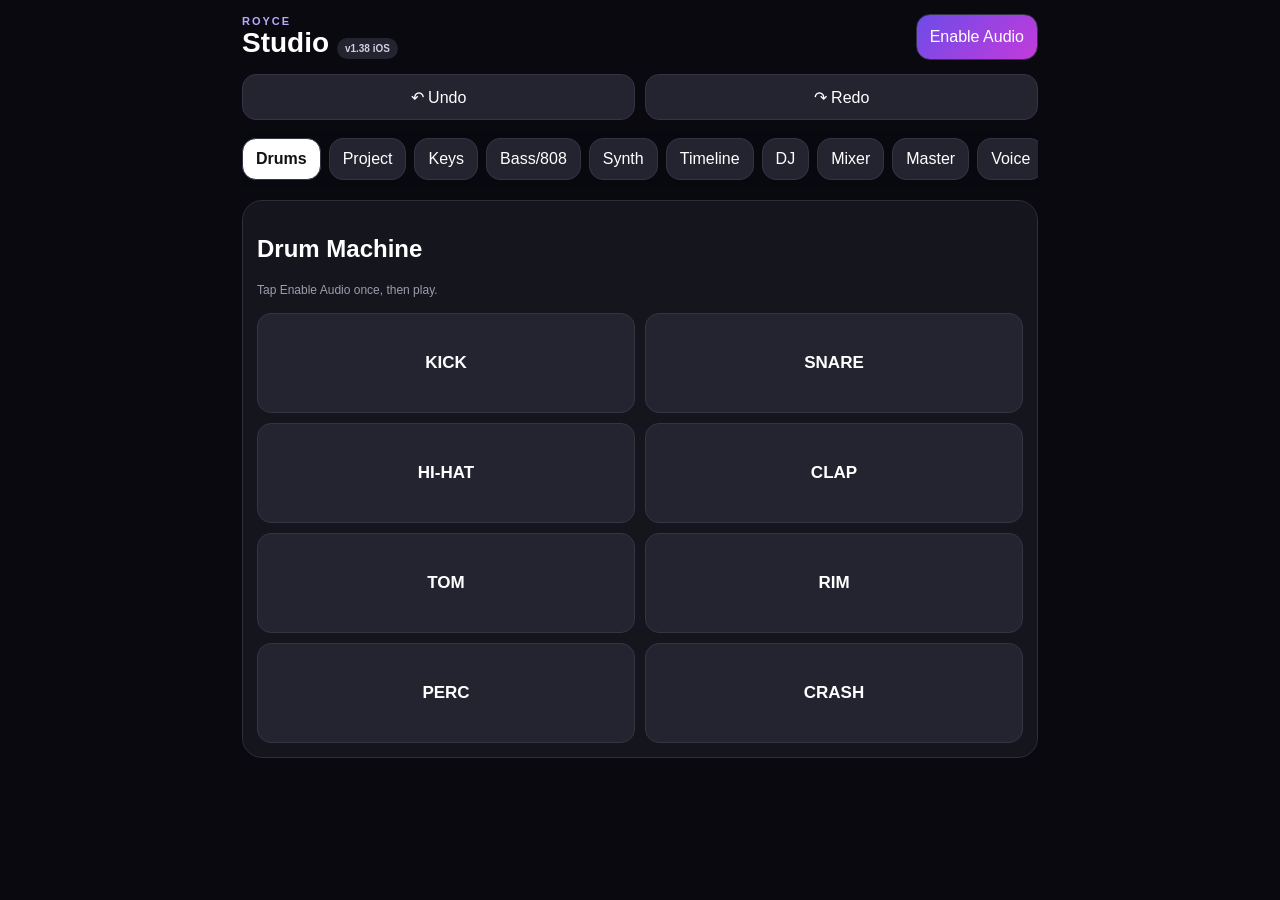
==== commit a930739c: "Add v1.38 precise transport cursor UI" ====
--- a/index.html
+++ b/index.html
@@ -4,7 +4,7 @@
 <meta charset="utf-8">
 <meta name="viewport" content="width=device-width,initial-scale=1,viewport-fit=cover">
 <meta name="theme-color" content="#09090f">
-<title>Royce Studio v1.37 iOS</title>
+<title>Royce Studio v1.38 iOS</title>
 <style>
 :root{--bg:#09090f;--card:#15151e;--line:#2d2d3b;--text:#fff;--muted:#9d9dac;--accent:#8b5cf6}
 *{box-sizing:border-box}body{margin:0;background:var(--bg);color:var(--text);font-family:-apple-system,BlinkMacSystemFont,"Segoe UI",sans-serif}
@@ -39,7 +39,7 @@
 </head>
 <body>
 <div class="app">
-<header><div><p class="eyebrow">ROYCE</p><h1>Studio <span class="badge">v1.37 iOS</span></h1></div><button id="audioBtn" class="primary">Enable Audio</button></header>
+<header><div><p class="eyebrow">ROYCE</p><h1>Studio <span class="badge">v1.38 iOS</span></h1></div><button id="audioBtn" class="primary">Enable Audio</button></header>
 <div class="grid2" style="margin:0 0 10px"><button id="undoBtn" disabled>↶ Undo</button><button id="redoBtn" disabled>↷ Redo</button></div>
 <div class="tabs">
 <button class="tab active" data-tab="drums">Drums</button><button class="tab" data-tab="project">Project</button><button class="tab" data-tab="keys">Keys</button><button class="tab" data-tab="bass">Bass/808</button><button class="tab" data-tab="synth">Synth</button><button class="tab" data-tab="timeline">Timeline</button><button class="tab" data-tab="dj">DJ</button><button class="tab" data-tab="mixer">Mixer</button><button class="tab" data-tab="master">Master</button><button class="tab" data-tab="voice">Voice</button><button class="tab" data-tab="tune">Auto‑Tune</button>
@@ -72,7 +72,8 @@
 <p class="status">Import beats or loops. 8/16/24/32-bar arrangement · native synchronized looping, live mixing, snap grid, trim, mute, solo, split and duplicate.</p>
 <div class="grid2"><div class="row"><label>BPM</label><input id="timelineBpm" type="text" inputmode="numeric" value="120"></div><div class="row"><label>Transport</label><div class="transport"><button id="timelinePlay">▶</button><button id="timelineStop">■</button><button id="timelineRecord">REC</button></div></div></div>
 <div class="grid2" style="margin-top:10px"><div class="row"><label>Nudge / Snap Grid</label><select id="snapGrid"><option value="1">1/16 Note</option><option value="2">1/8 Note</option><option value="4">1 Beat</option><option value="16">1 Bar</option></select></div><div class="row"><label>Song Length</label><select id="songLength"><option value="8">8 Bars</option><option value="16">16 Bars</option><option value="24">24 Bars</option><option value="32" selected>32 Bars</option></select></div></div>
-<div class="grid2"><div class="row"><label>Play From Bar <span id="playFromBarVal">1</span></label><input id="playFromBar" type="range" min="1" max="32" step="1" value="1"></div><button id="playFromStart">Reset Start · Bar 1</button></div>
+<div class="grid2"><div class="row"><label>Play From Bar <span id="playFromBarVal">1</span></label><input id="playFromBar" type="range" min="1" max="32" step="1" value="1"></div><div class="row"><label>Beat <span id="playFromBeatVal">1</span></label><input id="playFromBeat" type="range" min="1" max="4" step="1" value="1"></div></div>
+<div class="grid2"><div class="row"><label>16th Step <span id="playFromSixteenthVal">1</span></label><input id="playFromSixteenth" type="range" min="1" max="4" step="1" value="1"></div><button id="playFromStart">Reset Start · 1.1.1</button></div>
 <div class="grid2"><p class="status" id="snapStatus">Nudge moves clips by 1/16 note.</p><p class="status" id="songLengthStatus">32-bar song.</p></div>
 <div class="grid2"><div class="row"><label>Metronome</label><button id="metronomeToggle">Click Off</button></div><div class="row"><label>Click Volume</label><input id="metronomeVolume" type="range" min="0" max="1" step="0.01" value="0.22"></div></div>
 <div class="grid2"><button id="countInToggle">1-Bar Count-In Off</button><span></span></div>
@@ -300,8 +301,7 @@
 
 window.royceNativeTransportStarted=function(started){
  if(started&&timelineClock){
-   const from=playFromBar();
-   q('#timelineStatus').textContent='Playing · Native synchronized transport · From Bar '+from;
+   q('#timelineStatus').textContent='Playing · Native synchronized transport · From '+playFromBar()+'.'+playFromBeat()+'.'+playFromSixteenth();
  }
 };
 
@@ -337,10 +337,14 @@
    q('#masterRecord').textContent='Start Master';q('#masterRecord').classList.remove('on');masterCapturing=false;
  }
 }
-function startTimeline(record=false,overrideStartBar=null){
+function startTimeline(record=false,overrideStartBar=null,overrideStartBeat=null,overrideStartSixteenth=null){
  stopTimeline(false);
- const bpm=timelineBpm(),barMs=(240000/bpm),lengthBars=arrangementBars(),
+ const bpm=timelineBpm(),barMs=(240000/bpm),beatMs=60000/bpm,sixteenthMs=beatMs/4,
+       lengthBars=arrangementBars(),
        startBar=overrideStartBar===null?playFromBar():Math.min(lengthBars,Math.max(1,+overrideStartBar||1)),
+       startBeat=overrideStartBeat===null?playFromBeat():Math.min(4,Math.max(1,+overrideStartBeat||1)),
+       startSixteenth=overrideStartSixteenth===null?playFromSixteenth():Math.min(4,Math.max(1,+overrideStartSixteenth||1)),
+       transportStartMs=(startBar-1)*barMs+(startBeat-1)*beatMs+(startSixteenth-1)*sixteenthMs,
        started=performance.now();
  if(metronomeEnabled&&nativeAudioAvailable()&&window.royceNativeAudio.metronomeStart){
    window.royceNativeAudio.metronomeVolume?.(+q('#metronomeVolume').value);
@@ -368,7 +372,7 @@
    const rawCompBar=Math.max(1,+q('#compStartBar').value||1);
    const compBar=(compLoadedTakeId&&rawCompBar<=lengthBars)?rawCompBar:null;
    if(nativeTracks.length||compBar!==null){
-     window.royceNativeAudio.transportStart(bpm,nativeTracks,compBar,lengthBars,startBar);
+     window.royceNativeAudio.transportStart(bpm,nativeTracks,compBar,lengthBars,startBar,startBeat,startSixteenth);
    }
  }
  if(compLoadedTakeId&&!useNativeTransport&&(+q('#compStartBar').value||1)<=lengthBars&&nativeAudioAvailable()&&window.royceNativeAudio.compPlay){
@@ -380,8 +384,6 @@
    const anySolo=audioTracks.some(x=>!!x.solo);
    if(t.muted||(anySolo&&!t.solo))return;
    if(t.native&&useNativeTransport)return;
-   const beatMs=60000/bpm,sixteenthMs=beatMs/4;
-   const transportStartMs=(startBar-1)*barMs;
    const clipStartMs=
      (Math.max(1,+t.bar||1)-1)*barMs+
      (Math.min(4,Math.max(1,+t.beat||1))-1)*beatMs+
@@ -409,10 +411,15 @@
  });
  const update=()=>{
    const elapsed=performance.now()-started;
-   const bar=Math.min(lengthBars,startBar+Math.floor(elapsed/barMs));
+   const absoluteMs=Math.min(lengthBars*barMs-1,transportStartMs+elapsed);
+   const bar=Math.min(lengthBars,Math.floor(absoluteMs/barMs)+1);
+   const withinBar=Math.max(0,absoluteMs-(bar-1)*barMs);
+   const beat=Math.min(4,Math.floor(withinBar/beatMs)+1);
+   const withinBeat=Math.max(0,withinBar-(beat-1)*beatMs);
+   const sixteenth=Math.min(4,Math.floor(withinBeat/sixteenthMs)+1);
    qa('#timelineRuler .bar').forEach((b,i)=>b.classList.toggle('playhead',i===bar-1&&i<lengthBars));
-   q('#timelineStatus').textContent=(record?'Recording arrangement':'Playing')+' · Bar '+bar+'/'+lengthBars+' · From '+startBar+' · '+bpm+' BPM'+(useNativeTransport?' · Native Sync':'');
-   if(elapsed>=barMs*(lengthBars-startBar+1)){
+   q('#timelineStatus').textContent=(record?'Recording arrangement':'Playing')+' · '+bar+'.'+beat+'.'+sixteenth+' / '+lengthBars+' bars · '+bpm+' BPM'+(useNativeTransport?' · Native Sync':'');
+   if(elapsed>=Math.max(0,lengthBars*barMs-transportStartMs)){
      stopTimeline(record);
      return;
    }
@@ -471,7 +478,7 @@
  }
  const bars=normalizePunchBars();
  const bpm=timelineBpm(),barMs=240000/bpm;
- startTimeline(false,1);
+ startTimeline(false,1,1,1);
 
  const startDelay=Math.max(0,(bars.start-1)*barMs);
  const stopDelay=Math.max(startDelay+100,bars.end*barMs);
@@ -537,8 +544,12 @@
 q('#snapGrid').onchange=()=>{updateSnapGridUI();scheduleRecovery()};
 q('#songLength').onchange=()=>{updateArrangementUI();scheduleRecovery()};
 q('#playFromBar').oninput=()=>{updatePlayFromUI();scheduleRecovery()};
+q('#playFromBeat').oninput=()=>{updatePlayFromUI();scheduleRecovery()};
+q('#playFromSixteenth').oninput=()=>{updatePlayFromUI();scheduleRecovery()};
 q('#playFromStart').onclick=()=>{
  q('#playFromBar').value=1;
+ q('#playFromBeat').value=1;
+ q('#playFromSixteenth').value=1;
  updatePlayFromUI();
  scheduleRecovery();
 };
@@ -551,13 +562,25 @@
  const length=arrangementBars();
  return Math.min(length,Math.max(1,+q('#playFromBar')?.value||1));
 }
+function playFromBeat(){
+ return Math.min(4,Math.max(1,+q('#playFromBeat')?.value||1));
+}
+function playFromSixteenth(){
+ return Math.min(4,Math.max(1,+q('#playFromSixteenth')?.value||1));
+}
 function updatePlayFromUI(){
- const el=q('#playFromBar'),label=q('#playFromBarVal');
- if(!el)return;
- el.max=arrangementBars();
- if(+el.value>arrangementBars())el.value=arrangementBars();
- if(+el.value<1)el.value=1;
- if(label)label.textContent=playFromBar();
+ const barEl=q('#playFromBar'),barLabel=q('#playFromBarVal');
+ const beatEl=q('#playFromBeat'),beatLabel=q('#playFromBeatVal');
+ const sixEl=q('#playFromSixteenth'),sixLabel=q('#playFromSixteenthVal');
+ if(!barEl)return;
+ barEl.max=arrangementBars();
+ if(+barEl.value>arrangementBars())barEl.value=arrangementBars();
+ if(+barEl.value<1)barEl.value=1;
+ if(beatEl)beatEl.value=playFromBeat();
+ if(sixEl)sixEl.value=playFromSixteenth();
+ if(barLabel)barLabel.textContent=playFromBar();
+ if(beatLabel)beatLabel.textContent=playFromBeat();
+ if(sixLabel)sixLabel.textContent=playFromSixteenth();
 }
 function updateArrangementUI(){
  const length=arrangementBars();
@@ -801,12 +824,14 @@
 
 function collectRoyceProject(){
  return {
-   version:'1.37-ios',
+   version:'1.38-ios',
    name:(q('#projectName').value||'Untitled Royce Session').trim()||'Untitled Royce Session',
    savedAt:new Date().toISOString(),
    bpm:timelineBpm(),
    songLength:arrangementBars(),
    playFromBar:playFromBar(),
+   playFromBeat:playFromBeat(),
+   playFromSixteenth:playFromSixteenth(),
    snapGrid:snapGridSteps(),
    metronome:{
      enabled:metronomeEnabled,
@@ -920,7 +945,10 @@
  if(!p||typeof p!=='object')return;
  applyValue('projectName',p.name||'Untitled Royce Session');applyValue('timelineBpm',p.bpm||120);
  applyValue('songLength',p.songLength||32);updateArrangementUI();
- applyValue('playFromBar',p.playFromBar||1);updatePlayFromUI();
+ applyValue('playFromBar',p.playFromBar||1);
+ applyValue('playFromBeat',p.playFromBeat||1);
+ applyValue('playFromSixteenth',p.playFromSixteenth||1);
+ updatePlayFromUI();
  applyValue('snapGrid',p.snapGrid||1);updateSnapGridUI();
  const metro=p.metronome||{},punch=p.punch||{};
  metronomeEnabled=!!metro.enabled;countInEnabled=!!metro.countIn;
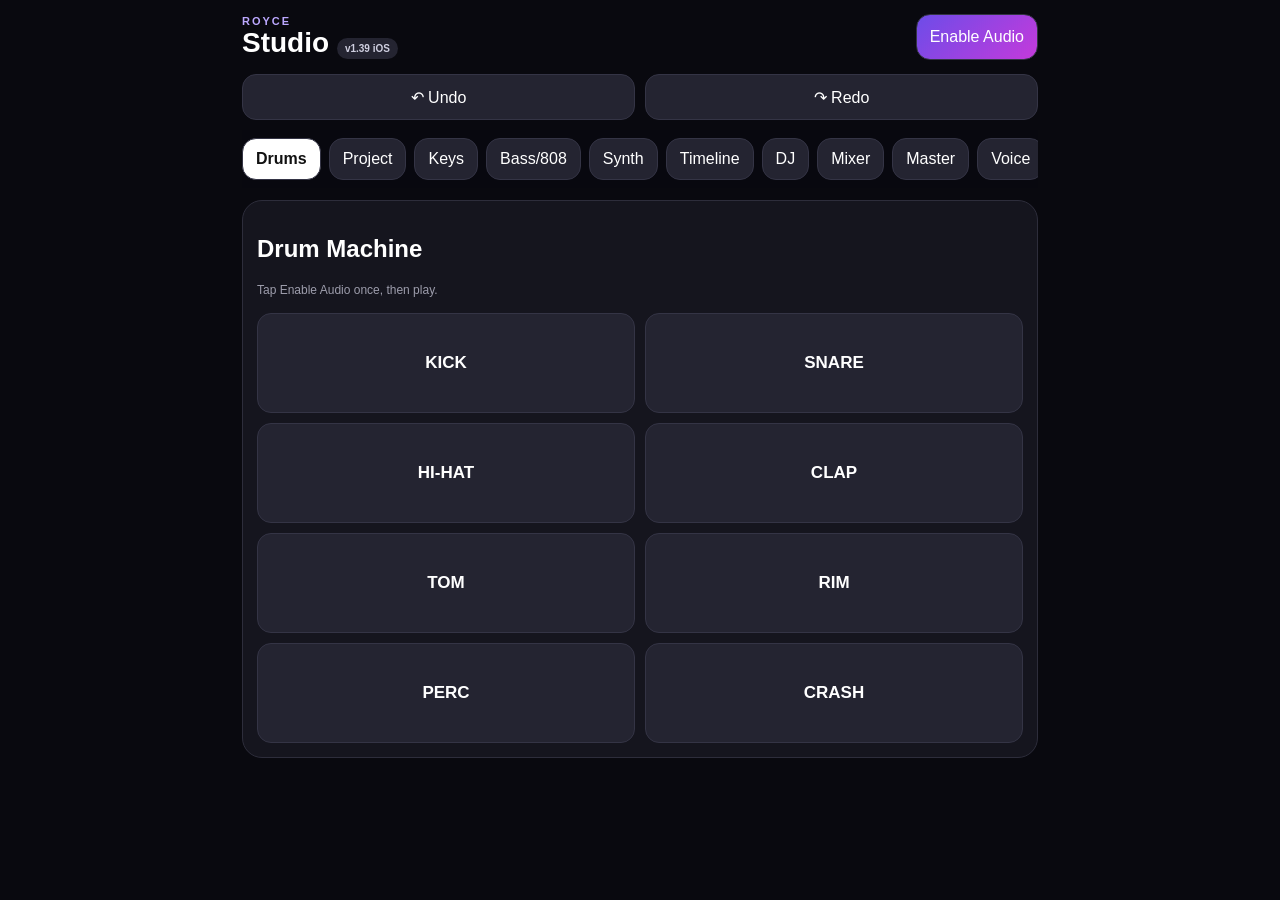
==== commit 88973e8e: "Add v1.39 tap-to-seek timeline cursor" ====
--- a/index.html
+++ b/index.html
@@ -4,7 +4,7 @@
 <meta charset="utf-8">
 <meta name="viewport" content="width=device-width,initial-scale=1,viewport-fit=cover">
 <meta name="theme-color" content="#09090f">
-<title>Royce Studio v1.38 iOS</title>
+<title>Royce Studio v1.39 iOS</title>
 <style>
 :root{--bg:#09090f;--card:#15151e;--line:#2d2d3b;--text:#fff;--muted:#9d9dac;--accent:#8b5cf6}
 *{box-sizing:border-box}body{margin:0;background:var(--bg);color:var(--text);font-family:-apple-system,BlinkMacSystemFont,"Segoe UI",sans-serif}
@@ -29,7 +29,7 @@
 .audio-list{display:grid;gap:10px}.audio-row{background:#0e0e14;border:1px solid #2a2a38;border-radius:16px;padding:12px;display:grid;gap:10px}
 .audio-top{display:flex;justify-content:space-between;gap:10px;align-items:center}.audio-top b{overflow:hidden;text-overflow:ellipsis;white-space:nowrap}
 .audio-actions{display:grid;grid-template-columns:repeat(3,1fr);gap:8px}.file-btn{display:grid;place-items:center;border:1px solid #343445;background:#242431;color:#fff;border-radius:14px;min-height:46px;padding:10px 13px}
-.file-btn input{display:none}.timeline-ruler{display:grid;grid-template-columns:repeat(8,1fr);gap:4px;margin-top:12px}.bar{height:44px;border-radius:9px;border:1px solid #303041;background:#111119;display:grid;place-items:center;color:#777;font-size:10px}.bar.on{background:linear-gradient(135deg,#5639bd,#8b5cf6);color:#fff}.bar.playhead{outline:2px solid #fff;transform:translateY(-2px)}.bar.outside{opacity:.22}
+.file-btn input{display:none}.timeline-ruler{display:grid;grid-template-columns:repeat(8,1fr);gap:4px;margin-top:12px}.bar{height:44px;border-radius:9px;border:1px solid #303041;background:#111119;display:grid;place-items:center;color:#777;font-size:10px}.bar.on{background:linear-gradient(135deg,#5639bd,#8b5cf6);color:#fff}.bar.playhead{outline:2px solid #fff;transform:translateY(-2px)}.bar.cursor{box-shadow:inset 0 0 0 2px #c4b5fd}.bar.outside{opacity:.22}
 .deck-file{margin:10px 0}.deck audio{width:100%;margin:8px 0}
 @media(max-width:620px){.audio-actions{grid-template-columns:1fr 1fr}.timeline-ruler{grid-template-columns:repeat(4,1fr)}}
 
@@ -39,7 +39,7 @@
 </head>
 <body>
 <div class="app">
-<header><div><p class="eyebrow">ROYCE</p><h1>Studio <span class="badge">v1.38 iOS</span></h1></div><button id="audioBtn" class="primary">Enable Audio</button></header>
+<header><div><p class="eyebrow">ROYCE</p><h1>Studio <span class="badge">v1.39 iOS</span></h1></div><button id="audioBtn" class="primary">Enable Audio</button></header>
 <div class="grid2" style="margin:0 0 10px"><button id="undoBtn" disabled>↶ Undo</button><button id="redoBtn" disabled>↷ Redo</button></div>
 <div class="tabs">
 <button class="tab active" data-tab="drums">Drums</button><button class="tab" data-tab="project">Project</button><button class="tab" data-tab="keys">Keys</button><button class="tab" data-tab="bass">Bass/808</button><button class="tab" data-tab="synth">Synth</button><button class="tab" data-tab="timeline">Timeline</button><button class="tab" data-tab="dj">DJ</button><button class="tab" data-tab="mixer">Mixer</button><button class="tab" data-tab="master">Master</button><button class="tab" data-tab="voice">Voice</button><button class="tab" data-tab="tune">Auto‑Tune</button>
@@ -69,7 +69,7 @@
 <section id="synth" class="panel"><div class="card"><h2>Synthesizer</h2><div class="grid2"><div class="row"><label>Oscillator</label><select id="oscType"><option>sawtooth</option><option>square</option><option>triangle</option><option>sine</option></select></div><div class="row"><label>Filter Cutoff <span id="cutoffVal">6000 Hz</span></label><input id="cutoff" type="range" min="200" max="12000" value="6000"></div><div class="row"><label>Attack <span id="attackVal">0.02s</span></label><input id="attack" type="range" min="0.01" max="1" step="0.01" value="0.02"></div><div class="row"><label>Release <span id="releaseVal">0.6s</span></label><input id="release" type="range" min="0.1" max="3" step="0.1" value="0.6"></div></div><div id="synthGrid" class="keygrid"></div></div></section>
 
 <section id="timeline" class="panel"><div class="card"><h2>Song Timeline</h2>
-<p class="status">Import beats or loops. 8/16/24/32-bar arrangement · native synchronized looping, live mixing, snap grid, trim, mute, solo, split and duplicate.</p>
+<p class="status">Import beats or loops. Tap the ruler to seek · 8/16/24/32-bar arrangement · native sync, live mixing, snap, trim, mute, solo, split and duplicate.</p>
 <div class="grid2"><div class="row"><label>BPM</label><input id="timelineBpm" type="text" inputmode="numeric" value="120"></div><div class="row"><label>Transport</label><div class="transport"><button id="timelinePlay">▶</button><button id="timelineStop">■</button><button id="timelineRecord">REC</button></div></div></div>
 <div class="grid2" style="margin-top:10px"><div class="row"><label>Nudge / Snap Grid</label><select id="snapGrid"><option value="1">1/16 Note</option><option value="2">1/8 Note</option><option value="4">1 Beat</option><option value="16">1 Bar</option></select></div><div class="row"><label>Song Length</label><select id="songLength"><option value="8">8 Bars</option><option value="16">16 Bars</option><option value="24">24 Bars</option><option value="32" selected>32 Bars</option></select></div></div>
 <div class="grid2"><div class="row"><label>Play From Bar <span id="playFromBarVal">1</span></label><input id="playFromBar" type="range" min="1" max="32" step="1" value="1"></div><div class="row"><label>Beat <span id="playFromBeatVal">1</span></label><input id="playFromBeat" type="range" min="1" max="4" step="1" value="1"></div></div>
@@ -553,6 +553,30 @@
  updatePlayFromUI();
  scheduleRecovery();
 };
+q('#timelineRuler').onclick=e=>{
+ const barEl=e.target.closest('.bar');
+ if(!barEl)return;
+ const bars=qa('#timelineRuler .bar');
+ const index=bars.indexOf(barEl);
+ const bar=index+1;
+ if(bar<1||bar>arrangementBars())return;
+
+ q('#playFromBar').value=bar;
+ q('#playFromBeat').value=1;
+ q('#playFromSixteenth').value=1;
+ updatePlayFromUI();
+ scheduleRecovery();
+
+ if(timelineRecording||punchRecording){
+   q('#timelineStatus').textContent='Cursor set to '+bar+'.1.1 · playback not jumped during recording.';
+   return;
+ }
+ if(timelineClock){
+   startTimeline(false,bar,1,1);
+ }else{
+   q('#timelineStatus').textContent='Cursor · '+bar+'.1.1 · tap Play to start here.';
+ }
+};
 
 function arrangementBars(){
  const v=+q('#songLength')?.value||32;
@@ -568,6 +592,12 @@
 function playFromSixteenth(){
  return Math.min(4,Math.max(1,+q('#playFromSixteenth')?.value||1));
 }
+
+function paintTransportCursor(){
+ const selected=playFromBar();
+ qa('#timelineRuler .bar').forEach((b,i)=>b.classList.toggle('cursor',i===selected-1&&i<arrangementBars()));
+}
+
 function updatePlayFromUI(){
  const barEl=q('#playFromBar'),barLabel=q('#playFromBarVal');
  const beatEl=q('#playFromBeat'),beatLabel=q('#playFromBeatVal');
@@ -581,6 +611,7 @@
  if(barLabel)barLabel.textContent=playFromBar();
  if(beatLabel)beatLabel.textContent=playFromBeat();
  if(sixLabel)sixLabel.textContent=playFromSixteenth();
+ paintTransportCursor();
 }
 function updateArrangementUI(){
  const length=arrangementBars();
@@ -824,7 +855,7 @@
 
 function collectRoyceProject(){
  return {
-   version:'1.38-ios',
+   version:'1.39-ios',
    name:(q('#projectName').value||'Untitled Royce Session').trim()||'Untitled Royce Session',
    savedAt:new Date().toISOString(),
    bpm:timelineBpm(),
